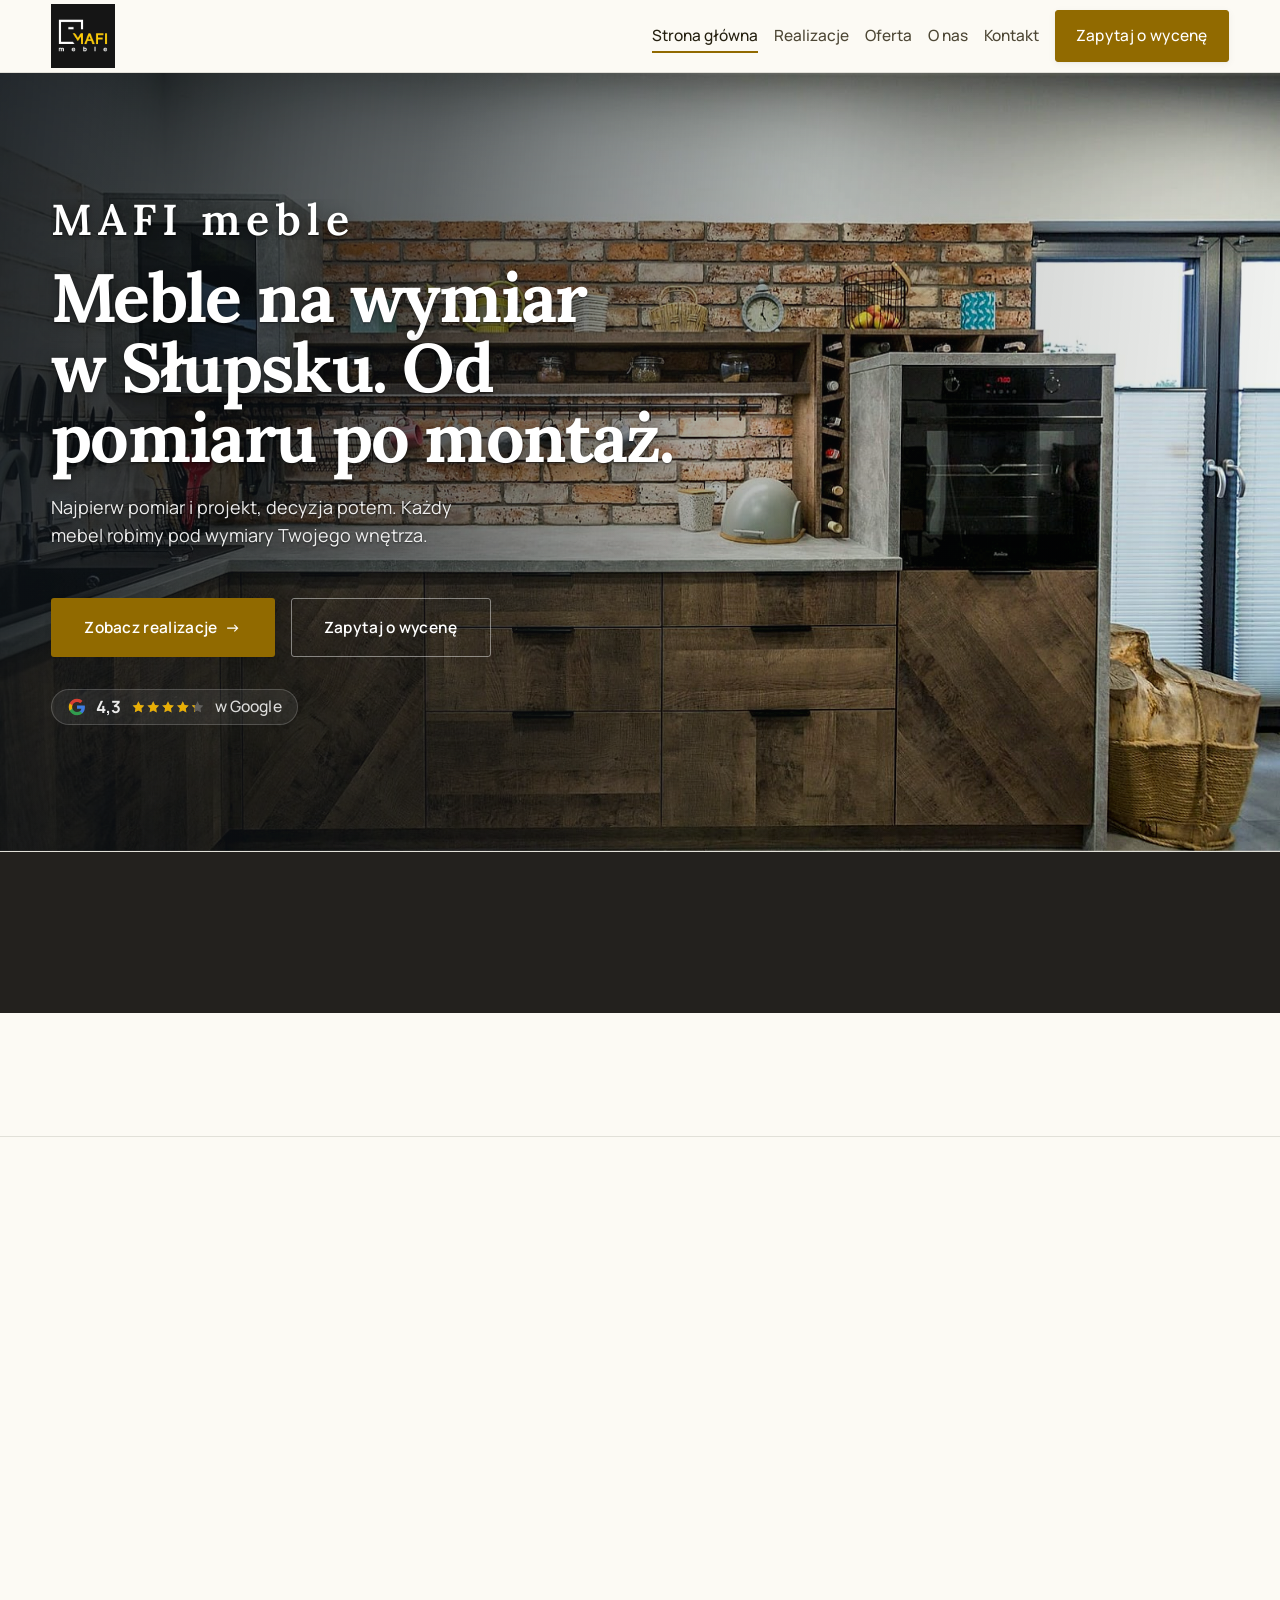
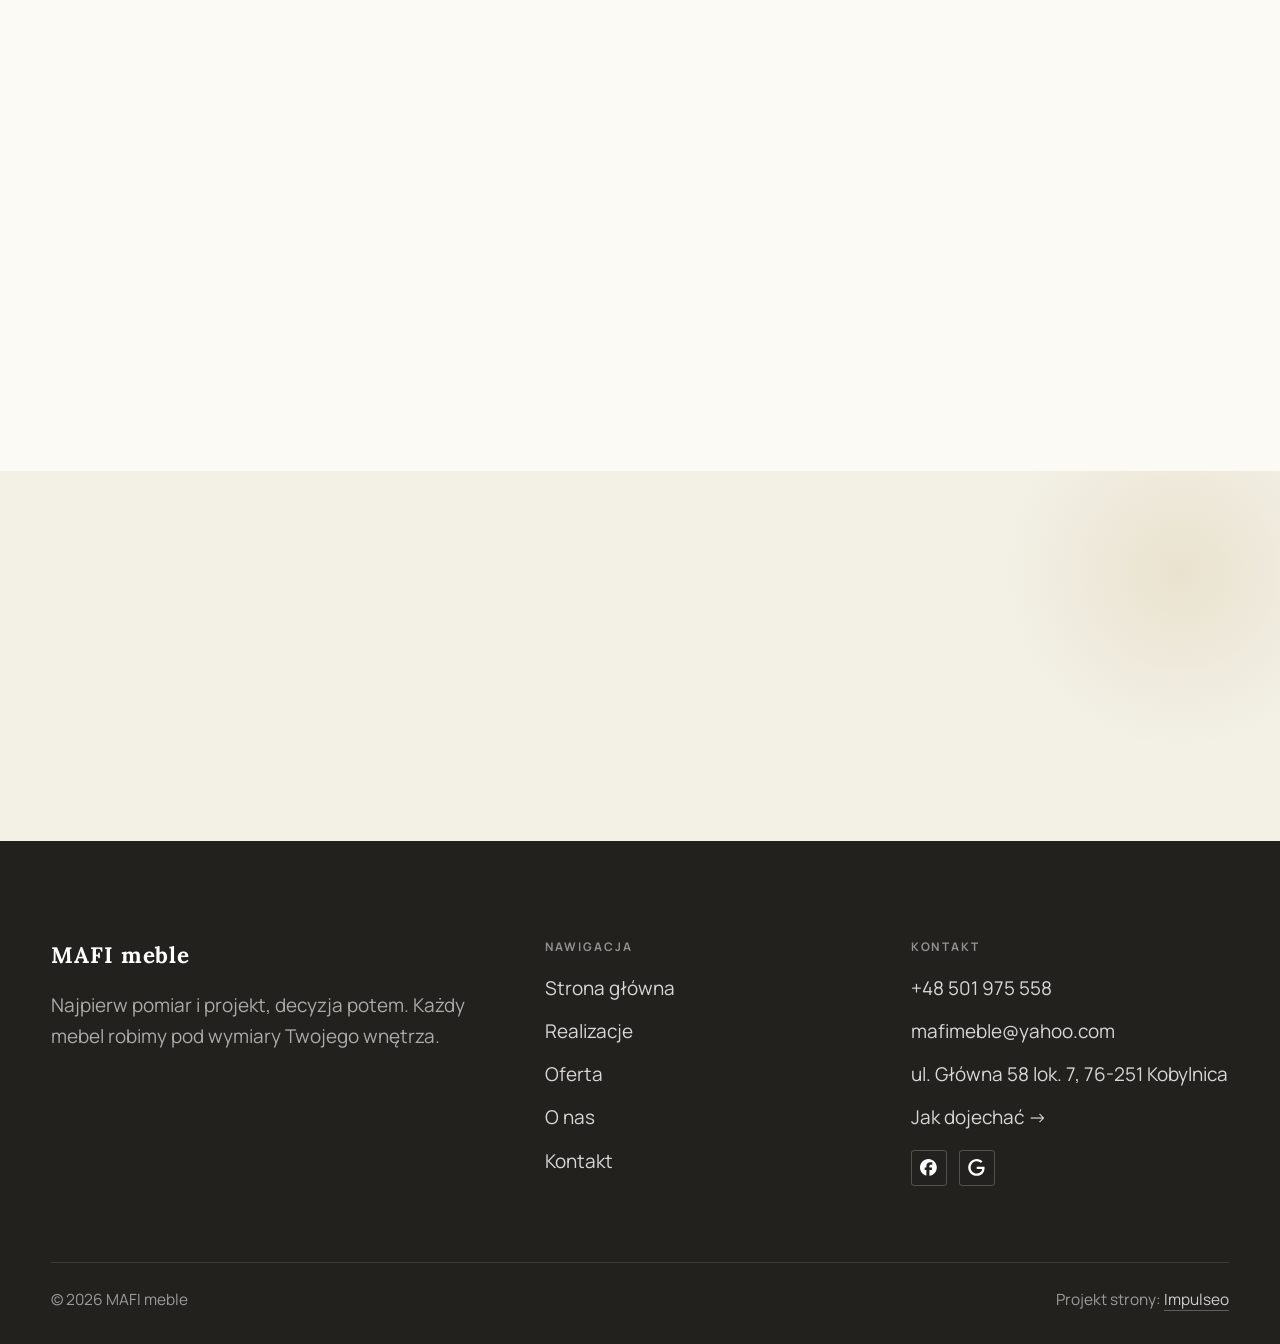
==== index.html @ b4ed3d9c "Strona demo: mafi-meble-meble-na-wymiar" ====
<!DOCTYPE html>
<html lang="pl">
<head>
<meta charset="UTF-8">
<meta name="viewport" content="width=device-width, initial-scale=1.0">
<title>MAFI meble - stolarstwo i meble na wymiar</title>
<meta name="description" content="Meble na wymiar w Słupsku: kuchnie, szafy i zabudowy pod Twoje wnętrze. Bezpłatny pomiar i projekt, jedna cena, montaż z gwarancją. Zadzwoń: +48 501 975 558.">
<link rel="canonical" href="https://kris20032.github.io/mafi-meble-meble-na-wymiar/">
<meta name="robots" content="noindex, nofollow">
<meta property="og:type" content="website">
<meta property="og:locale" content="pl_PL">
<meta property="og:site_name" content="MAFI meble">
<meta property="og:title" content="MAFI meble - stolarstwo i meble na wymiar">
<meta property="og:description" content="Meble na wymiar w Słupsku: kuchnie, szafy i zabudowy pod Twoje wnętrze. Bezpłatny pomiar i projekt, jedna cena, montaż z gwarancją. Zadzwoń: +48 501 975 558.">
<meta property="og:url" content="https://kris20032.github.io/mafi-meble-meble-na-wymiar/">
<meta property="og:image" content="https://kris20032.github.io/mafi-meble-meble-na-wymiar/img/og.jpg">
<meta property="og:image:width" content="1200">
<meta property="og:image:height" content="630">
<meta name="twitter:card" content="summary_large_image">
<script type="application/ld+json">{"@context": "https://schema.org", "@type": "HomeAndConstructionBusiness", "name": "MAFI meble", "url": "https://kris20032.github.io/mafi-meble-meble-na-wymiar/", "telephone": "+48501975558", "image": "https://kris20032.github.io/mafi-meble-meble-na-wymiar/img/og.jpg", "areaServed": "Słupsk", "sameAs": ["https://www.facebook.com/mafimeble/", "https://maps.google.com/?cid=5448054285447928381"]}</script>
<link rel="preconnect" href="https://fonts.googleapis.com">
<link rel="preconnect" href="https://fonts.gstatic.com" crossorigin>
<link href="https://fonts.googleapis.com/css2?family=Lora:wght@500;600;700&family=Manrope:wght@400;500;600&display=swap" rel="stylesheet">
<link rel="stylesheet" href="assets/styles.css?v=a4d86c31">
</head>
<body>

<header class="nav">
  <div class="wrap nav-inner">
    <a class="brand brand-has-logo" href="index.html"><img class="brand-logo" src="img/logo.jpg" alt="MAFI meble" width="720" height="720" decoding="async"></a>
    <nav class="nav-links">
      <a href="index.html" class="active" aria-current="page">Strona główna</a>
      <a href="realizacje.html">Realizacje</a>
      <a href="oferta.html">Oferta</a>
      <a href="o-nas.html">O nas</a>
      <a href="kontakt.html">Kontakt</a>
      <a href="kontakt.html" class="btn btn-accent">Zapytaj o wycenę</a>
    </nav>
    <button class="nav-toggle" aria-label="Menu"><span></span><span></span><span></span></button>
  </div>
</header>

<main>
<section class="hero-cine">
  <img src="img/hero.jpg" fetchpriority="high" data-rotate="img/g1.jpg|img/g2.jpg" alt="MAFI meble - Meble na wymiar w Słupsku. Od pomiaru po montaż. " width="1600" height="1067">
  <div class="wrap">
    <div class="hero-copy">
      <div class="brandmark bm-l"><span class="bm-line"><span>MAFI meble</span></span></div>
      <h1>Meble na wymiar w Słupsku. Od pomiaru po montaż. </h1>
      <p class="lead">Najpierw pomiar i projekt, decyzja potem. Każdy mebel robimy pod wymiary Twojego wnętrza.</p>
      <div class="hero-actions">
        <a href="realizacje.html" class="btn btn-accent">Zobacz realizacje <span class="arr">→</span></a>
        <a href="kontakt.html" class="btn btn-ghost btn-on-dark">Zapytaj o wycenę</a>
      </div>
      <div style="margin-top:var(--space-6);color:#fff;font-weight:600;letter-spacing:.02em;opacity:.92"><span class="g-badge"><svg class="gb-ico" viewBox="0 0 24 24" width="18" height="18" aria-hidden="true"><path fill="#4285F4" d="M22.56 12.25c0-.78-.07-1.53-.2-2.25H12v4.26h5.92c-.26 1.37-1.04 2.53-2.21 3.31v2.77h3.57c2.08-1.92 3.28-4.74 3.28-8.09z"/><path fill="#34A853" d="M12 23c2.97 0 5.46-.98 7.28-2.66l-3.57-2.77c-.98.66-2.23 1.06-3.71 1.06-2.86 0-5.29-1.93-6.16-4.53H2.18v2.84C3.99 20.53 7.7 23 12 23z"/><path fill="#FBBC05" d="M5.84 14.09c-.22-.66-.35-1.36-.35-2.09s.13-1.43.35-2.09V7.07H2.18C1.43 8.55 1 10.22 1 12s.43 3.45 1.18 4.93l2.85-2.22.81-.62z"/><path fill="#EA4335" d="M12 5.38c1.62 0 3.06.56 4.21 1.64l3.15-3.15C17.45 2.09 14.97 1 12 1 7.7 1 3.99 3.47 2.18 7.07l3.66 2.84c.87-2.6 3.3-4.53 6.16-4.53z"/></svg><b class="gb-ocena">4,3</b><svg class="gb-stars" viewBox="0 0 90 18" width="74" height="14.8" aria-hidden="true"><g fill="currentColor" opacity=".26"><path transform="translate(0,0)" d="M9 1.6l2.2 4.46 4.92.72-3.56 3.47.84 4.9L9 12.74l-4.4 2.31.84-4.9L1.88 6.68l4.92-.72L9 1.6Z"/><path transform="translate(18,0)" d="M9 1.6l2.2 4.46 4.92.72-3.56 3.47.84 4.9L9 12.74l-4.4 2.31.84-4.9L1.88 6.68l4.92-.72L9 1.6Z"/><path transform="translate(36,0)" d="M9 1.6l2.2 4.46 4.92.72-3.56 3.47.84 4.9L9 12.74l-4.4 2.31.84-4.9L1.88 6.68l4.92-.72L9 1.6Z"/><path transform="translate(54,0)" d="M9 1.6l2.2 4.46 4.92.72-3.56 3.47.84 4.9L9 12.74l-4.4 2.31.84-4.9L1.88 6.68l4.92-.72L9 1.6Z"/><path transform="translate(72,0)" d="M9 1.6l2.2 4.46 4.92.72-3.56 3.47.84 4.9L9 12.74l-4.4 2.31.84-4.9L1.88 6.68l4.92-.72L9 1.6Z"/></g><clipPath id="gs860"><rect x="0" y="0" width="77.4" height="18"/></clipPath><g fill="#FBBC04" clip-path="url(#gs860)"><path transform="translate(0,0)" d="M9 1.6l2.2 4.46 4.92.72-3.56 3.47.84 4.9L9 12.74l-4.4 2.31.84-4.9L1.88 6.68l4.92-.72L9 1.6Z"/><path transform="translate(18,0)" d="M9 1.6l2.2 4.46 4.92.72-3.56 3.47.84 4.9L9 12.74l-4.4 2.31.84-4.9L1.88 6.68l4.92-.72L9 1.6Z"/><path transform="translate(36,0)" d="M9 1.6l2.2 4.46 4.92.72-3.56 3.47.84 4.9L9 12.74l-4.4 2.31.84-4.9L1.88 6.68l4.92-.72L9 1.6Z"/><path transform="translate(54,0)" d="M9 1.6l2.2 4.46 4.92.72-3.56 3.47.84 4.9L9 12.74l-4.4 2.31.84-4.9L1.88 6.68l4.92-.72L9 1.6Z"/><path transform="translate(72,0)" d="M9 1.6l2.2 4.46 4.92.72-3.56 3.47.84 4.9L9 12.74l-4.4 2.31.84-4.9L1.88 6.68l4.92-.72L9 1.6Z"/></g></svg><span class="gb-txt">w Google</span></span></div>
    </div>
  </div>
</section>
<section class="strip n-5" style="padding-block:0">
  <div class="wrap">
    <div class="item reveal"><div class="k">4,3 na Google</div><div class="v"></div></div>
    <div class="item reveal"><div class="k">Bezpłatny pomiar i projekt</div><div class="v"></div></div>
    <div class="item reveal"><div class="k">Jedna cena za całość</div><div class="v"></div></div>
    <div class="item reveal"><div class="k">Od pomiaru po montaż</div><div class="v"></div></div>
    <div class="item reveal"><div class="k">Laureat Orłów Meblarstwa</div><div class="v"></div></div>
  </div>
</section>
<section class="opinie-mini" aria-label="Opinie klientów">
  <div class="wrap">
    <div class="om-row">
      <div class="om-item reveal"><blockquote>„Super jestem bardzo zadowolona mam kuchnie szytą na miarę pełen profesjonalizm, polecam.”</blockquote><span class="om-autor">Lidia Elwart</span></div>
      <div class="om-item reveal"><blockquote>„Pełen profesjonalizm.”</blockquote><span class="om-autor">Ewa Nadiak</span></div>
    </div>
  </div>
</section>
<section>
  <div class="wrap split">
    <div class="split-art reveal"><img src="img/g3.jpg" alt="MAFI meble - realizacja" loading="lazy" width="800" height="1200" decoding="async"></div>
    <div class="split-copy reveal">
      <span class="eyebrow">Jak pracujemy</span>
      <h2>O nas</h2>
      <p class="muted">Najwięcej czasu schodzi przy pomiarze i projekcie, bo tam rozstrzyga się cała robota. Krzywa ściana albo wnęka o dwóch szerokościach - to musi być w projekcie, zanim ruszy piła.</p>
      <p class="muted"></p>
      <a href="o-nas.html" class="btn btn-ghost">Poznaj nas <span class="arr">→</span></a>
    </div>
  </div>
</section>
<section class="gateways-band">
  <div class="wrap">
    <div class="gateways">
      <a href="oferta.html" class="gateway reveal"><img src="img/g5.jpg" alt="Kuchnie na wymiar" loading="lazy" width="1562" height="1030" decoding="async"><span class="g-ttl">Kuchnie na wymiar</span></a>
      <a href="oferta.html" class="gateway reveal"><img src="img/g10.jpg" alt="Szafy i garderoby" loading="lazy" width="800" height="1200" decoding="async"><span class="g-ttl">Szafy i garderoby</span></a>
      <a href="oferta.html" class="gateway reveal"><img src="img/g4.jpg" alt="Zabudowy wnęk i skosów" loading="lazy" width="1566" height="1036" decoding="async"><span class="g-ttl">Zabudowy wnęk i skosów</span></a>
    </div>
  </div>
</section>
<section class="stopklatka" aria-hidden="true">
  <div class="stk-bg" style="background-image:url(img/g7.jpg)"></div>
</section>
<section class="opinie">
  <div class="wrap">
    <div class="head center reveal">
      <span class="eyebrow">Opinie</span>
      <h2>Co mówią klienci</h2>
    </div>
    <p class="op-meta reveal"><span class="g-badge"><svg class="gb-ico" viewBox="0 0 24 24" width="18" height="18" aria-hidden="true"><path fill="#4285F4" d="M22.56 12.25c0-.78-.07-1.53-.2-2.25H12v4.26h5.92c-.26 1.37-1.04 2.53-2.21 3.31v2.77h3.57c2.08-1.92 3.28-4.74 3.28-8.09z"/><path fill="#34A853" d="M12 23c2.97 0 5.46-.98 7.28-2.66l-3.57-2.77c-.98.66-2.23 1.06-3.71 1.06-2.86 0-5.29-1.93-6.16-4.53H2.18v2.84C3.99 20.53 7.7 23 12 23z"/><path fill="#FBBC05" d="M5.84 14.09c-.22-.66-.35-1.36-.35-2.09s.13-1.43.35-2.09V7.07H2.18C1.43 8.55 1 10.22 1 12s.43 3.45 1.18 4.93l2.85-2.22.81-.62z"/><path fill="#EA4335" d="M12 5.38c1.62 0 3.06.56 4.21 1.64l3.15-3.15C17.45 2.09 14.97 1 12 1 7.7 1 3.99 3.47 2.18 7.07l3.66 2.84c.87-2.6 3.3-4.53 6.16-4.53z"/></svg><b class="gb-ocena">4,3</b><svg class="gb-stars" viewBox="0 0 90 18" width="74" height="14.8" aria-hidden="true"><g fill="currentColor" opacity=".26"><path transform="translate(0,0)" d="M9 1.6l2.2 4.46 4.92.72-3.56 3.47.84 4.9L9 12.74l-4.4 2.31.84-4.9L1.88 6.68l4.92-.72L9 1.6Z"/><path transform="translate(18,0)" d="M9 1.6l2.2 4.46 4.92.72-3.56 3.47.84 4.9L9 12.74l-4.4 2.31.84-4.9L1.88 6.68l4.92-.72L9 1.6Z"/><path transform="translate(36,0)" d="M9 1.6l2.2 4.46 4.92.72-3.56 3.47.84 4.9L9 12.74l-4.4 2.31.84-4.9L1.88 6.68l4.92-.72L9 1.6Z"/><path transform="translate(54,0)" d="M9 1.6l2.2 4.46 4.92.72-3.56 3.47.84 4.9L9 12.74l-4.4 2.31.84-4.9L1.88 6.68l4.92-.72L9 1.6Z"/><path transform="translate(72,0)" d="M9 1.6l2.2 4.46 4.92.72-3.56 3.47.84 4.9L9 12.74l-4.4 2.31.84-4.9L1.88 6.68l4.92-.72L9 1.6Z"/></g><clipPath id="gs860"><rect x="0" y="0" width="77.4" height="18"/></clipPath><g fill="#FBBC04" clip-path="url(#gs860)"><path transform="translate(0,0)" d="M9 1.6l2.2 4.46 4.92.72-3.56 3.47.84 4.9L9 12.74l-4.4 2.31.84-4.9L1.88 6.68l4.92-.72L9 1.6Z"/><path transform="translate(18,0)" d="M9 1.6l2.2 4.46 4.92.72-3.56 3.47.84 4.9L9 12.74l-4.4 2.31.84-4.9L1.88 6.68l4.92-.72L9 1.6Z"/><path transform="translate(36,0)" d="M9 1.6l2.2 4.46 4.92.72-3.56 3.47.84 4.9L9 12.74l-4.4 2.31.84-4.9L1.88 6.68l4.92-.72L9 1.6Z"/><path transform="translate(54,0)" d="M9 1.6l2.2 4.46 4.92.72-3.56 3.47.84 4.9L9 12.74l-4.4 2.31.84-4.9L1.88 6.68l4.92-.72L9 1.6Z"/><path transform="translate(72,0)" d="M9 1.6l2.2 4.46 4.92.72-3.56 3.47.84 4.9L9 12.74l-4.4 2.31.84-4.9L1.88 6.68l4.92-.72L9 1.6Z"/></g></svg><span class="gb-txt">w Google</span></span></p>
    <p class="op-meta reveal"><a class="op-google" href="https://maps.google.com/?cid=5448054285447928381" target="_blank" rel="noopener"><svg class="op-g-ico" viewBox="0 0 24 24" width="17" height="17" aria-hidden="true"><path fill="#4285F4" d="M22.56 12.25c0-.78-.07-1.53-.2-2.25H12v4.26h5.92c-.26 1.37-1.04 2.53-2.21 3.31v2.77h3.57c2.08-1.92 3.28-4.74 3.28-8.09z"/><path fill="#34A853" d="M12 23c2.97 0 5.46-.98 7.28-2.66l-3.57-2.77c-.98.66-2.23 1.06-3.71 1.06-2.86 0-5.29-1.93-6.16-4.53H2.18v2.84C3.99 20.53 7.7 23 12 23z"/><path fill="#FBBC05" d="M5.84 14.09c-.22-.66-.35-1.36-.35-2.09s.13-1.43.35-2.09V7.07H2.18C1.43 8.55 1 10.22 1 12s.43 3.45 1.18 4.93l2.85-2.22.81-.62z"/><path fill="#EA4335" d="M12 5.38c1.62 0 3.06.56 4.21 1.64l3.15-3.15C17.45 2.09 14.97 1 12 1 7.7 1 3.99 3.47 2.18 7.07l3.66 2.84c.87-2.6 3.3-4.53 6.16-4.53z"/></svg><span>Zobacz opinie w Google</span><span class="arr">→</span></a></p>
    <div class="opinie-grid">
      <figure class="op-card reveal"><span class="op-star"><svg class="ico-star" width="14" height="14" viewBox="0 0 24 24" style="vertical-align:-2px" aria-hidden="true"><path d="M12 2.8l2.85 5.8 6.4.93-4.63 4.5 1.1 6.37L12 17.4l-5.72 3 1.1-6.37-4.63-4.5 6.4-.93L12 2.8Z" fill="currentColor"/></svg><svg class="ico-star" width="14" height="14" viewBox="0 0 24 24" style="vertical-align:-2px" aria-hidden="true"><path d="M12 2.8l2.85 5.8 6.4.93-4.63 4.5 1.1 6.37L12 17.4l-5.72 3 1.1-6.37-4.63-4.5 6.4-.93L12 2.8Z" fill="currentColor"/></svg><svg class="ico-star" width="14" height="14" viewBox="0 0 24 24" style="vertical-align:-2px" aria-hidden="true"><path d="M12 2.8l2.85 5.8 6.4.93-4.63 4.5 1.1 6.37L12 17.4l-5.72 3 1.1-6.37-4.63-4.5 6.4-.93L12 2.8Z" fill="currentColor"/></svg><svg class="ico-star" width="14" height="14" viewBox="0 0 24 24" style="vertical-align:-2px" aria-hidden="true"><path d="M12 2.8l2.85 5.8 6.4.93-4.63 4.5 1.1 6.37L12 17.4l-5.72 3 1.1-6.37-4.63-4.5 6.4-.93L12 2.8Z" fill="currentColor"/></svg><svg class="ico-star" width="14" height="14" viewBox="0 0 24 24" style="vertical-align:-2px" aria-hidden="true"><path d="M12 2.8l2.85 5.8 6.4.93-4.63 4.5 1.1 6.37L12 17.4l-5.72 3 1.1-6.37-4.63-4.5 6.4-.93L12 2.8Z" fill="currentColor"/></svg></span><blockquote>Super jestem bardzo zadowolona mam kuchnie szytą na miarę pełen profesjonalizm, polecam.</blockquote><span class="op-autor">Lidia Elwart</span></figure>
      <figure class="op-card reveal"><span class="op-star"><svg class="ico-star" width="14" height="14" viewBox="0 0 24 24" style="vertical-align:-2px" aria-hidden="true"><path d="M12 2.8l2.85 5.8 6.4.93-4.63 4.5 1.1 6.37L12 17.4l-5.72 3 1.1-6.37-4.63-4.5 6.4-.93L12 2.8Z" fill="currentColor"/></svg><svg class="ico-star" width="14" height="14" viewBox="0 0 24 24" style="vertical-align:-2px" aria-hidden="true"><path d="M12 2.8l2.85 5.8 6.4.93-4.63 4.5 1.1 6.37L12 17.4l-5.72 3 1.1-6.37-4.63-4.5 6.4-.93L12 2.8Z" fill="currentColor"/></svg><svg class="ico-star" width="14" height="14" viewBox="0 0 24 24" style="vertical-align:-2px" aria-hidden="true"><path d="M12 2.8l2.85 5.8 6.4.93-4.63 4.5 1.1 6.37L12 17.4l-5.72 3 1.1-6.37-4.63-4.5 6.4-.93L12 2.8Z" fill="currentColor"/></svg><svg class="ico-star" width="14" height="14" viewBox="0 0 24 24" style="vertical-align:-2px" aria-hidden="true"><path d="M12 2.8l2.85 5.8 6.4.93-4.63 4.5 1.1 6.37L12 17.4l-5.72 3 1.1-6.37-4.63-4.5 6.4-.93L12 2.8Z" fill="currentColor"/></svg><svg class="ico-star" width="14" height="14" viewBox="0 0 24 24" style="vertical-align:-2px" aria-hidden="true"><path d="M12 2.8l2.85 5.8 6.4.93-4.63 4.5 1.1 6.37L12 17.4l-5.72 3 1.1-6.37-4.63-4.5 6.4-.93L12 2.8Z" fill="currentColor"/></svg></span><blockquote>Pełen profesjonalizm. Terminowość, dokładność, sumienność. Bardzo polecam.</blockquote><span class="op-autor">Ewa Nadiak</span></figure>
    </div>
  </div>
</section>
<section class="odznaki">
  <div class="wrap">
    <ul class="odz-row">
      <li class="odz reveal"><img src="img/odznaka-orly.png" alt="Orły Meblarstwa - laureat plebiscytu 2019-2026" loading="lazy" decoding="async" width="195" height="125"></li>
      <li class="odz reveal"><img src="img/odznaka-2026.png" alt="Orły Meblarstwa 2026 - laureat" loading="lazy" decoding="async" width="83" height="60"></li>
      <li class="odz reveal"><img src="img/odznaka-2025.png" alt="Orły Meblarstwa 2025 - srebrny medal" loading="lazy" decoding="async" width="83" height="60"></li>
      <li class="odz reveal"><img src="img/odznaka-2019.png" alt="Orły Meblarstwa 2019 - złoty medal" loading="lazy" decoding="async" width="83" height="60"></li>
    </ul>
  </div>
</section>
<section>
  <div class="wrap">
    <div class="head reveal">
      <span class="eyebrow">Realizacje</span>
      <h2>Meble, które już stoją</h2>
      <p>Zdjęcia z naszych montaży, w domach klientów - żadnych wizualizacji z katalogu. Tak te meble wyglądają na co dzień.</p>
    </div>
    <div class="gallery">
      <div class="tile t-two3 reveal"><img src="img/g8.jpg" alt="MAFI meble" loading="lazy" width="1640" height="1076" decoding="async"></div>
      <div class="tile t-third reveal"><img src="img/g9.jpg" alt="MAFI meble" loading="lazy" width="800" height="1200" decoding="async"></div>
      <div class="tile t-third reveal"><img src="img/g6.jpg" alt="MAFI meble" loading="lazy" width="1680" height="1338" decoding="async"></div>
      <div class="tile t-third reveal"><img src="img/g11.jpg" alt="MAFI meble" loading="lazy" width="892" height="1338" decoding="async"></div>
      <div class="tile t-third reveal"><img src="img/g12.jpg" alt="MAFI meble" loading="lazy" width="800" height="1200" decoding="async"></div>
    </div>
    <div style="margin-top:var(--space-7)" class="reveal"><a href="realizacje.html" class="btn btn-accent">Pełna galeria <span class="arr">→</span></a></div>
  </div>
</section>
<section class="cta">
  <div class="wrap">
    <div class="reveal">
      <span class="eyebrow">Współpraca</span>
      <h2>Zacznijmy od krótkiej rozmowy.</h2>
      <p>Jeden telefon wystarczy, żeby wiedzieć, na czym stoisz.</p>
    </div>
    <div class="cta-actions reveal">
      <a href="kontakt.html" class="btn btn-light">Zapytaj o wycenę <span class="arr">→</span></a>
      <a href="tel:+48501975558" class="btn btn-ghost btn-ghost-cta">+48 501 975 558</a>
    </div>
  </div>
</section>
</main>

<footer>
  <div class="wrap">
    <div class="foot-grid">
      <div class="foot-brand">
        <div class="name">MAFI meble</div>
        <p>Najpierw pomiar i projekt, decyzja potem. Każdy mebel robimy pod wymiary Twojego wnętrza.</p>
      </div>
      <div class="foot-col">
        <h4>Nawigacja</h4>
        <a href="index.html">Strona główna</a>
        <a href="realizacje.html">Realizacje</a>
        <a href="oferta.html">Oferta</a>
        <a href="o-nas.html">O nas</a>
        <a href="kontakt.html">Kontakt</a>
      </div>
      <div class="foot-col">
        <h4>Kontakt</h4>
        <a href="tel:+48501975558">+48 501 975 558</a>
        <a href="mailto:mafimeble@yahoo.com">mafimeble@yahoo.com</a>
        <p>ul. Główna 58 lok. 7, 76-251 Kobylnica</p>
        <a href="https://maps.google.com/?cid=5448054285447928381" target="_blank" rel="noopener">Jak dojechać →</a>
      <div class="foot-soc">
        <a class="soc" href="https://www.facebook.com/mafimeble/" target="_blank" rel="noopener" aria-label="Facebook - MAFI meble"><svg viewBox="0 0 24 24" aria-hidden="true" focusable="false"><path d="M9.101 23.691v-7.98H6.627v-3.667h2.474v-1.58c0-4.085 1.848-5.978 5.858-5.978.401 0 .955.042 1.468.103a8.68 8.68 0 0 1 1.141.195v3.325a8.623 8.623 0 0 0-.653-.036 26.805 26.805 0 0 0-.733-.009c-.707 0-1.259.096-1.675.309a1.686 1.686 0 0 0-.679.622c-.258.42-.374.995-.374 1.752v1.297h3.919l-.386 2.103-.287 1.564h-3.246v8.245C19.396 23.238 24 18.179 24 12.044c0-6.627-5.373-12-12-12s-12 5.373-12 12c0 5.628 3.874 10.35 9.101 11.647Z" fill="currentColor"/></svg></a>
        <a class="soc" href="https://maps.google.com/?cid=5448054285447928381" target="_blank" rel="noopener" aria-label="Google - MAFI meble"><svg viewBox="0 0 24 24" aria-hidden="true" focusable="false"><path d="M12.48 10.92v3.28h7.84c-.24 1.84-.853 3.187-1.787 4.133-1.147 1.147-2.933 2.4-6.053 2.4-4.827 0-8.6-3.893-8.6-8.72s3.773-8.72 8.6-8.72c2.6 0 4.507 1.027 5.907 2.347l2.307-2.307C18.747 1.44 16.133 0 12.48 0 5.867 0 .307 5.387.307 12s5.56 12 12.173 12c3.573 0 6.267-1.173 8.373-3.36 2.16-2.16 2.84-5.213 2.84-7.667 0-.76-.053-1.467-.173-2.053H12.48z" fill="currentColor"/></svg></a>
      </div>
      </div>
    </div>
    <div class="foot-bot">
      <span>© 2026 MAFI meble</span>
      <span>Projekt strony: <a class="foot-credit" href="https://impulseo.pl" target="_blank" rel="noopener">Impulseo</a></span>
    </div>
  </div>
</footer>
<div class="sticky-reserve"><a class="sr-book" href="kontakt.html">Zapytaj o wycenę</a><a class="sr-call" href="tel:+48501975558" aria-label="Zadzwoń"><svg class="ico-tel" width="16" height="16" viewBox="0 0 24 24" fill="none" aria-hidden="true"><path d="M6.6 10.8a15.5 15.5 0 0 0 6.6 6.6l2.2-2.2a1 1 0 0 1 1-.24 11.4 11.4 0 0 0 3.6.58 1 1 0 0 1 1 1V20a1 1 0 0 1-1 1A17 17 0 0 1 3 4a1 1 0 0 1 1-1h3.5a1 1 0 0 1 1 1c0 1.25.2 2.46.58 3.6a1 1 0 0 1-.25 1l-2.23 2.2Z" fill="currentColor"/></svg></a></div>
<div class="demo-wazne" data-do="2026-10-05" data-cykl="3" hidden><svg class="dw-ico" width="13" height="13" viewBox="0 0 24 24" fill="none" aria-hidden="true"><circle cx="12" cy="12" r="8.6" stroke="currentColor" stroke-width="1.8"/><path d="M12 7.2V12l3.3 2" stroke="currentColor" stroke-width="1.8" stroke-linecap="round"/></svg><span class="dw-txt"></span></div>

<script src="assets/main.js"></script>
</body>
</html>
---- assets/styles.css ----
/* ============================================================
   STOLBASZ — premium, architektoniczny B2B fit-out
   Jasna paleta, zero brązu. System wg premium-web-craft.
   Projekt strony: Impulseo (impulseo.pl)
   ============================================================ */

:root{
  /* PALETA — jasna, architektoniczna, chłodna */
  --paper:#F3F1EC;          /* główne tło */
  --paper-2:#E6E3DB;        /* sekcje alternatywne (chłodny jasny szary) */
  --paper-3:#E6E3DB;        /* delikatne wypełnienia */
  --ink:#23211E;            /* tekst główny — chłodny grafit */
  --ink-soft:#43403A;       /* nagłówki drugorzędne */
  --muted:#87837A;          /* tekst poboczny */
  --line:rgba(35,33,30,.12);/* hairline */
  --accent:#8A6B3C;         /* stonowany petrol-slate — jedyny akcent */
  --accent-d:#6E5430;
  --accent-soft:rgba(138,107,60,.10);
  --dark:#23211E;           /* sekcje ciemne (stopka/CTA) */

  /* HOVER ZDJĘĆ — JEDEN standard dla całego silnika (decyzja K. 04.08.2026, artefakt z wariantami).
     AKTUALNE (K.+Szymon 09.08.2026, wybór z artefaktu 6 wariantów): zoom 1.05 przy 1.4s -
     przy tak długim czasie mocniejszy kadr NIE skacze, tylko „oddycha". Poprzedni standard
     (1.02 / .55s z 04.08) odbierany jako dynamiczny i szybki.
     Spoczynek lekko przygaszony, ale TYLKO tam, gdzie jest mysz (@media hover:hover) —
     na telefonie zdjęcia zostają w pełnej jasności. */
  --img-zoom:1.05;                   /* K.+Szymon 09.08: wariant F z artefaktu porównawczego */
  --img-rest:brightness(.95) saturate(.99);
  --img-hot:brightness(1.06) saturate(1.05);
  --img-dur:1.4s;                    /* K.+Szymon 09.08 (wariant F): powoli = elegancko */
  --img-ease:cubic-bezier(.16,.84,.44,1);  /* miękki ogon, efekt „oddychania" */

  /* ODSTĘPY — skala 4/8 */
  --space-1:4px; --space-2:8px; --space-3:12px; --space-4:16px; --space-5:24px;
  --space-6:32px; --space-7:48px; --space-8:64px; --space-9:96px; --space-10:128px;

  /* TYPOGRAFIA — fluid clamp() (skala podbita 16.07.2026: większe, czytelniejsze litery — uwaga Adama) */
  --text-sm:clamp(.9rem,.87rem + .12vw,1rem);
  --text-base:clamp(1.08rem,1.04rem + .18vw,1.2rem);
  --text-lg:clamp(1.24rem,1.15rem + .34vw,1.44rem);
  --text-h3:clamp(1.34rem,1.22rem + .55vw,1.66rem);
  --text-h2:clamp(2.1rem,1.66rem + 2.1vw,3.1rem);
  --text-h1:clamp(2.9rem,2.1rem + 4vw,5.1rem);

  /* PROMIENIE — architektoniczne, raczej ostre */
  --r-sm:3px; --r-md:6px; --r-lg:10px;

  /* RUCH */
  --ease:cubic-bezier(.25,.46,.45,.94); --dur:.24s;

  /* CIENIE — miękkie, warstwowe */
  --sh-sm:0 1px 2px rgba(16,24,32,.04), 0 2px 8px rgba(16,24,32,.05);
  --sh-md:0 2px 6px rgba(16,24,32,.05), 0 12px 28px -8px rgba(16,24,32,.12);
  --sh-lg:0 6px 14px rgba(16,24,32,.07), 0 26px 56px -18px rgba(16,24,32,.22);

  --hairline:1px solid var(--line);

  --font-display:'Lora',serif;
  --font-body:'Manrope',sans-serif;
}

*{box-sizing:border-box;margin:0;padding:0}
html{scroll-behavior:smooth}
body{
  font-family:var(--font-body);
  font-size:var(--text-base);
  line-height:1.65;
  color:var(--ink);
  background:var(--paper);
  -webkit-font-smoothing:antialiased;
  text-rendering:optimizeLegibility;
}
img{max-width:100%;height:auto;display:block}  /* height:auto = width/height z atrybutów trzyma proporcje (TOP#12) */
a{color:inherit;text-decoration:none}

.wrap{width:min(92%,1180px);margin-inline:auto}
section{padding-block:clamp(52px,6.5vw,96px)}

h1,h2,h3{font-family:var(--font-display);font-weight:700;line-height:1.08;letter-spacing:-.02em;color:var(--ink)}
h1{font-size:var(--text-h1);letter-spacing:-.035em}
h2{font-size:var(--text-h2);letter-spacing:-.025em}
h3{font-size:var(--text-h3)}
/* MIARA — długość wiersza. WCAG 2.2 SC 1.4.8: max 80 znaków; Butterick: 45–90.
   68ch daje realnie 72–78 znaków polskiego tekstu, czyli z zapasem pod granicą.
   Wcześniej limit miał TYLKO <p> — <li>, <blockquote> i <dd> nie miały żadnego,
   i to jedyny powód, dla którego 23 bloki na dwóch oddanych stronach jadą po
   83–106 znaków w wierszu (pomiar 07.08.2026, bramka `miara`).
   ⚠️ Listy i definicje ograniczamy TYLKO bez klasy: `ul`/`ol` z klasą to u nas
   układ (siatki kafli, menu), a nie tekst ciągły — tam miarę wyznacza układ. */
/* 60ch, nie 68ch (K. 10.08): po zmianie fontów na węższe kroje (DM Sans i spółka)
   w 68ch mieściło się ~90 znaków - bramka pikselowa słusznie zgłaszała przekroczenie
   granicy 80. Pomiar na żywej przeglądarce: 60ch = 90 znaków, 53ch = ~78 znaków, czyli normę WCAG 1.4.8. */
:root{ --miara:53ch }
p{max-width:min(100%,var(--miara))}
blockquote,
ul:not([class])>li, ol:not([class])>li,
dl:not([class])>dd{max-width:min(100%,var(--miara))}

/* ⚠️ Świadomie BEZ wyjątku `.tile p,.card p,.svc p{max-width:none}`, choć nasuwa się sam:
   te akapity BYŁY już ograniczone (stare `p{max-width:65ch}`), więc „wyjątek" nie odblokowałby
   niczego nowego — tylko ROZLUŹNIŁ stan sprzed zmiany na wszystkich demach naraz.
   `figcaption` żadna z reguł wyżej nie dotyczy, więc też nie potrzebuje zwolnienia. */

/* ŁAMANIE. `balance` wyrównuje długości wierszy w nagłówku, `pretty` pilnuje ostatniego
   wiersza akapitu, żeby nie został w nim jeden wyraz. Obsługiwane od Chrome 117 /
   Safari 17.5; starsze przeglądarki po prostu ignorują tę własność.
   `text-wrap:pretty` nie występowało dotąd ANI RAZ w silniku ani w repo klientów. */
h1,h2,h3,.lead,.lede{text-wrap:balance}
p,li,blockquote,dd{text-wrap:pretty}

.eyebrow{
  font-family:var(--font-body);
  font-size:var(--text-sm);
  font-weight:600;
  letter-spacing:.18em;
  text-transform:uppercase;
  color:var(--accent);
  display:inline-flex;align-items:center;gap:var(--space-3);
}
/* flex:none + margin-top = kreska trzyma się PIERWSZEJ linii. Wcześniej align-items:center
   centrowało ją względem całego bloku i przy zawinięciu (długi kicker typu
   „…WNĘTRZ · LESZNO · OD 2019") druga linia lądowała z brzydkim wcięciem. */
.eyebrow{align-items:flex-start}
.eyebrow>*,.eyebrow{text-wrap:balance}   /* dlugi kicker lamal sie na sierote typu samo „2019" w drugiej linii */
.eyebrow::before{content:"";width:28px;height:1px;background:var(--accent);display:inline-block;flex:none;margin-top:.62em}

.muted{color:var(--muted)}
.lead{font-size:var(--text-lg);line-height:1.55;color:var(--ink-soft);max-width:50ch}

/* ---------- BUTTONS ---------- */
.btn{
  display:inline-flex;align-items:center;gap:var(--space-2);
  font-weight:600;font-size:var(--text-sm);letter-spacing:.02em;
  padding:var(--space-4) var(--space-6);
  border-radius:var(--r-sm);
  transition:transform var(--dur) var(--ease),box-shadow var(--dur) var(--ease),background var(--dur) var(--ease);
  cursor:pointer;border:1px solid transparent;
}
.btn-accent{background:var(--accent);color:#fff;box-shadow:var(--sh-sm)}
.btn-accent:hover{background:var(--accent-d);transform:translateY(-2px);box-shadow:var(--sh-md)}
.btn-accent:active{transform:translateY(0);box-shadow:var(--sh-sm)}
.btn-ghost{background:transparent;color:var(--ink);border-color:var(--line)}
.btn-ghost:hover{border-color:var(--accent);color:var(--accent);transform:translateY(-2px)}
.btn-light{background:#fff;color:var(--ink);box-shadow:var(--sh-sm)}
.btn-light:hover{transform:translateY(-2px);box-shadow:var(--sh-md)}
.btn .arr{transition:transform var(--dur) var(--ease)}
.btn:hover .arr{transform:translateX(4px)}

/* ---------- NAV ---------- */
.nav{
  position:sticky;top:0;z-index:50;
  background:color-mix(in srgb,var(--paper) 88%,transparent);
  backdrop-filter:saturate(140%) blur(10px);
  border-bottom:var(--hairline);
}
.nav-inner{display:flex;align-items:center;justify-content:space-between;gap:var(--space-5);height:72px}
/* ANTY-NACHODZENIE (K. 05.08.2026): długa nazwa firmy + przycisk z pełnym numerem nie mieściły się w pasku
   i flex ściskał linki PONIŻEJ ich treści - "Kontakt" wchodził na ramkę "Zadzwoń +48 ...". Teraz ustępuje
   nazwa marki (skrót wielokropkiem), a menu i przycisk nigdy się nie kurczą ani nie zachodzą na siebie. */
.brand{display:flex;flex-direction:column;line-height:1;min-width:0;flex:0 1 auto}
.brand .name{font-family:var(--font-display);font-weight:800;font-size:1.35rem;letter-spacing:.04em;white-space:nowrap;overflow:hidden;text-overflow:ellipsis}
.brand .sub{font-size:.62rem;letter-spacing:.34em;text-transform:uppercase;color:var(--muted);margin-top:5px;white-space:nowrap;overflow:hidden;text-overflow:ellipsis}
.nav-links{display:flex;align-items:center;gap:var(--space-6);flex:0 0 auto}
.nav-links a{font-size:var(--text-sm);font-weight:500;color:var(--ink-soft);position:relative;padding-block:4px;white-space:nowrap;transition:color var(--dur) var(--ease)}
.nav-links a::after{content:"";position:absolute;left:0;bottom:0;width:0;height:1.5px;background:var(--accent);transition:width var(--dur) var(--ease)}
.nav-links a:hover,.nav-links a.active{color:var(--ink)}
.nav-links a:hover::after,.nav-links a.active::after{width:100%}
.nav-links .btn{padding:var(--space-2) var(--space-5)}
/* przyciski w nav: właściwy kolor (przebij .nav-links a) + bez podkreślenia */
.nav-links a.btn-accent{color:#fff}
.nav-links a.btn-ghost,.nav-links a.btn-light{color:var(--ink)}
/* CTA w pasku: NIE podkreślenie spod linków menu, ale ten sam przelatujący błysk,
   co na wszystkich innych przyciskach (zgłoszenie K. 13.08.2026 - „na hero jest efekt
   światła przechodzącego przez przycisk, na navbarze go nie ma, a mają być identyczne").
   Reguła `.nav-links a::after` jest silniejsza od `.btn::after`, więc trzeba jej
   geometrię wyzerować i wpisać połysk z nazwy - samo `display:none` gasiło efekt. */
.nav-links a.btn::after{
  display:block;content:"";position:absolute;inset:0;z-index:-1;pointer-events:none;
  width:auto;height:auto;border-radius:inherit;   /* kasuje geometrię podkreślenia (width:0;height:1.5px) */
  background:linear-gradient(100deg,transparent 32%,rgba(255,255,255,.20) 50%,transparent 68%);
  translate:-120% 0}
@media (prefers-reduced-motion:no-preference){
  .nav-links a.btn:hover::after{translate:120% 0;transition:translate .75s var(--mt-ease,cubic-bezier(.16,.84,.44,1))}
}
.nav-toggle{display:none;background:none;border:none;cursor:pointer;flex-direction:column;gap:5px;padding:8px}
.nav-toggle span{width:24px;height:2px;background:var(--ink);transition:var(--dur)}
/* Ciasny zakres MIĘDZY menu mobilnym a pełnym pulpitem: zbijamy odstępy i nazwę marki,
   żeby wszystko zmieściło się naturalnie, zanim w ogóle dojdzie do skracania wielokropkiem. */
@media(max-width:1280px) and (min-width:921px){
  .nav-links{gap:var(--space-4)}
  .nav-links .btn{padding:var(--space-2) var(--space-4)}
  .brand .name{font-size:1.15rem}
}

/* ---------- HERO (split) ---------- */
.hero{position:relative;overflow:hidden;border-bottom:var(--hairline)}
.hero-grid{display:grid;grid-template-columns:1.05fr .95fr;gap:clamp(24px,4vw,60px);align-items:center;
  padding-block:clamp(36px,4.5vw,64px)}
.hero-copy .eyebrow{margin-bottom:var(--space-5)}
.hero-copy h1{margin-bottom:var(--space-5)}
.hero-copy .lead{margin-bottom:var(--space-7)}
.hero-actions{display:flex;flex-wrap:wrap;gap:var(--space-4)}
.hero-art{position:relative;aspect-ratio:4/3;border-radius:var(--r-lg);overflow:hidden;box-shadow:var(--sh-lg)}
.hero-art img{width:100%;height:100%;object-fit:cover}
.hero-art::after{content:"";position:absolute;inset:0;background:linear-gradient(180deg,transparent 55%,rgba(18,24,28,.28))}
.hero-badge{position:absolute;left:var(--space-5);bottom:var(--space-5);z-index:2;
  background:rgba(252,252,251,.94);backdrop-filter:blur(4px);
  border-radius:var(--r-md);padding:var(--space-4) var(--space-5);box-shadow:var(--sh-md);max-width:78%}
.hero-badge strong{display:block;font-family:var(--font-display);font-size:1rem;letter-spacing:-.01em}
.hero-badge span{font-size:var(--text-sm);color:var(--muted)}

/* ---------- HERO duży / kinowy (strona główna) ---------- */
.hero-cine{position:relative;min-height:clamp(560px,82vh,840px);min-height:clamp(560px,82svh,840px);display:flex;align-items:center;overflow:hidden;border-bottom:var(--hairline)}
.hero-cine>img{position:absolute;inset:0;width:100%;height:100%;object-fit:cover;z-index:0}
.hero-cine::after{content:"";position:absolute;inset:0;z-index:1;
  background:linear-gradient(95deg,rgba(13,18,23,.86) 0%,rgba(13,18,23,.64) 32%,rgba(13,18,23,.24) 62%,rgba(13,18,23,.04) 100%)}
.hero-cine .wrap{position:relative;z-index:2;padding-block:var(--space-8)}
.hero-cine .hero-copy{max-width:660px}
.hero-cine .eyebrow{color:#fff;margin-bottom:var(--space-5)}
.hero-cine .eyebrow::before{background:#fff}
.hero-cine h1{color:#fff;margin-bottom:var(--space-5);font-size:clamp(2.9rem,2rem + 4.4vw,5.2rem);text-wrap:balance}
.hero-cine .lead{color:rgba(255,255,255,.92);max-width:48ch;margin-bottom:var(--space-7)}
.hero-cine .hero-actions{display:flex;flex-wrap:wrap;gap:var(--space-4)}
/* NISKIE OKNO (laptop z dokiem i paskami przeglądarki ma ~700-780 px wysokości widoku):
   H1 do 5.2rem + długi lead nie mieściły się i przyciski wypadały POD krawędź ekranu -
   klient widział stronę bez ani jednego CTA. Skalujemy w dół, zamiast przycinać treść. */
@media(min-width:821px) and (max-height:820px){
  .hero-cine{min-height:clamp(520px,94svh,780px)}
  .hero-cine .wrap{padding-block:var(--space-6)}
  .hero-cine h1{font-size:clamp(2.2rem,1.5rem + 2.6vw,3.6rem);margin-bottom:var(--space-4)}
  .hero-cine .eyebrow{margin-bottom:var(--space-4)}
  .hero-cine .lead{margin-bottom:var(--space-5);max-width:44ch}
}
@media(max-width:680px){
  .hero-cine{min-height:clamp(520px,76vh,640px);min-height:clamp(520px,76svh,640px);align-items:flex-end}
  .hero-cine::after{background:linear-gradient(0deg,rgba(13,18,23,.9) 6%,rgba(13,18,23,.45) 55%,rgba(13,18,23,.25) 100%)}
  .hero-cine .wrap{padding-bottom:var(--space-9)}
  /* TELEFON (~90% oglądających): lead potrafił zająć 8 linii i zepchnąć CTA poza pierwszy ekran.
     Zwężamy interlinię i skalę - treści nie ucinamy, bo to ona sprzedaje. */
  .hero-cine .lead{font-size:.98rem;line-height:1.5;margin-bottom:var(--space-5)}
  .hero-cine .eyebrow{font-size:.72rem;letter-spacing:.13em;margin-bottom:var(--space-4)}
  .hero-cine .eyebrow::before{width:20px}
  .hero-cine h1{margin-bottom:var(--space-4)}
}

/* full-bleed hero variant (podstrony) */
.pagehead{position:relative;min-height:46vh;min-height:46svh;display:flex;align-items:flex-end;overflow:hidden;border-bottom:var(--hairline)}
.pagehead img{position:absolute;inset:0;width:100%;height:100%;object-fit:cover}
/* 10.08.2026 (decyzja K.): mocniejsze przyciemnienie + cień pod tekstem. Bramka mierzyła na
   nagłówkach podstron 3,38-3,43:1 przy wymaganych 4,5 — jasne zdjęcie (hala, śnieg, niebo)
   podchodziło pod biały tekst. Zdjęcia klientów są różne, więc kontrast musi dawać WARSTWA,
   a nie szczęśliwy dobór kadru. */
.pagehead::after{content:"";position:absolute;inset:0;background:linear-gradient(180deg,rgba(18,24,28,.40),rgba(18,24,28,.76))}
.pagehead .wrap{position:relative;z-index:2;padding-block:var(--space-9);color:#fff}
.pagehead h1{color:#fff;max-width:18ch;text-shadow:0 2px 16px rgba(0,0,0,.55)}
.pagehead .eyebrow{color:#fff}
.pagehead .eyebrow::before{background:#fff}
.pagehead p{color:rgba(255,255,255,.92);margin-top:var(--space-4);max-width:54ch;text-shadow:0 1px 12px rgba(0,0,0,.5)}

/* ---------- STRIP (pasek skrótów / liczby) ---------- */
.strip{background:var(--dark);color:#fff}
/* PASEK HASEŁ — standard 04.08.2026 (decyzja K.): 5 haseł w JEDNYM rzędzie, tekst WYŚRODKOWANY,
   węższe marginesy boczne niż reszta strony (pasek ma iść szerzej), równe wysokości kolumn. */
.strip .wrap{width:min(96%,1440px);display:grid;grid-template-columns:repeat(5,1fr);
  gap:var(--space-5);padding-block:var(--space-7);align-items:stretch}
.strip .item .k{font-family:var(--font-display);font-size:clamp(1.05rem,.82rem + .85vw,1.55rem);
  font-weight:800;letter-spacing:-.02em;color:#fff;line-height:1.18;text-wrap:balance}
.strip .item .v{font-size:var(--text-sm);color:rgba(255,255,255,.66);margin-top:var(--space-2);line-height:1.4}
.strip .item{border-left:2px solid var(--accent);padding-inline:var(--space-4);
  text-align:center;display:flex;flex-direction:column;justify-content:center}
/* liczba kolumn = liczba haseł, żeby ostatnie nie zostawało samo w drugim rzędzie.
   Klasę n-N nadaje multipage.py; domyślnie (bez klasy) pasek jest 5-kolumnowy. */
.strip.n-2 .wrap{grid-template-columns:repeat(2,1fr)}
.strip.n-3 .wrap{grid-template-columns:repeat(3,1fr)}
.strip.n-4 .wrap{grid-template-columns:repeat(4,1fr);gap:var(--space-6)}
.strip.n-4 .item .k{font-size:clamp(1.3rem,1rem + 1.1vw,2rem)}
.strip.n-6 .wrap{grid-template-columns:repeat(6,1fr);gap:var(--space-4)}
.strip.n-6 .item .k{font-size:clamp(.98rem,.8rem + .7vw,1.35rem)}
/* równe łamanie: zamiast "długa linia + jedno słowo" obie linie zbliżonej długości */
.strip .item .k{text-wrap:balance}

/* ---------- SECTION HEAD ---------- */
.head{max-width:48rem;margin-bottom:var(--space-8)}
.head.center{margin-inline:auto;text-align:center}
.head .eyebrow{margin-bottom:var(--space-4)}
.head h2{margin-bottom:var(--space-4)}
.head p{color:var(--muted);font-size:var(--text-lg);line-height:1.55}
.head.center p{margin-inline:auto}

/* ---------- INTRO SPLIT ---------- */
.split{display:grid;grid-template-columns:.92fr 1.08fr;gap:clamp(28px,5vw,80px);align-items:center}
.split.rev{grid-template-columns:1.08fr .92fr}
.split.rev .split-art{order:-1}
.split-art{position:relative;aspect-ratio:5/4;border-radius:var(--r-lg);overflow:hidden;box-shadow:var(--sh-lg)}
.split-art img{width:100%;height:100%;object-fit:cover}
.split-copy h2{margin-bottom:var(--space-5)}
.split-copy p+p{margin-top:var(--space-4)}
.split-copy .btn{margin-top:var(--space-6)}

/* ---------- SERVICES (zakres) ---------- */
.svc-grid{display:grid;grid-template-columns:repeat(auto-fit,minmax(280px,1fr));gap:var(--space-5)}
.svc{background:#fff;border:var(--hairline);border-radius:var(--r-md);padding:var(--space-7) var(--space-6);
  transition:transform var(--dur) var(--ease),box-shadow var(--dur) var(--ease),border-color var(--dur) var(--ease);
  position:relative;overflow:hidden}
.svc::before{content:"";position:absolute;left:0;top:0;width:3px;height:0;background:var(--accent);transition:height var(--dur) var(--ease)}
.svc:hover{transform:translateY(-4px);box-shadow:var(--sh-md);border-color:transparent}
.svc:hover::before{height:100%}
.svc .ic{font-family:var(--font-display);font-size:.8rem;font-weight:700;letter-spacing:.12em;color:var(--accent);margin-bottom:var(--space-4)}
.svc h3{margin-bottom:var(--space-3);font-size:1.22rem}
.svc p{color:var(--muted);font-size:var(--text-base);line-height:1.6}

/* big detailed service rows */
.svc-row{display:grid;grid-template-columns:.8fr 1.2fr;gap:clamp(20px,4vw,60px);align-items:center;padding-block:var(--space-8)}
.svc-row+.svc-row{border-top:var(--hairline)}
.svc-row.rev{grid-template-columns:1.2fr .8fr}
/* Naprzemienny układ wierszy oferty: co drugi wiersz ma zdjęcie po PRAWEJ.
   Było `order:-1` — martwy kod, bo zdjęcie i tak jest pierwszym dzieckiem w HTML,
   więc wszystkie wiersze wyglądały identycznie (zdjęcie zawsze z lewej), a `rev`
   zmieniało tylko szerokość kolumn. Znalezione 29.07.2026 przy różnicowaniu kierunków
   animacji (pomiar pozycji: art.mid 390/502 przy row.mid 756 — zawsze lewa strona). */
.svc-row.rev .svc-row-art{order:2}
.svc-row-art{aspect-ratio:4/3;border-radius:var(--r-md);overflow:hidden;box-shadow:var(--sh-md)}
.svc-row-art img{width:100%;height:100%;object-fit:cover}
.svc-row h3{font-size:1.5rem;margin-bottom:var(--space-4)}
.svc-row .num{font-family:var(--font-display);font-size:.85rem;font-weight:700;letter-spacing:.14em;color:var(--accent);display:block;margin-bottom:var(--space-3)}
.svc-row ul{list-style:none;margin-top:var(--space-4);display:flex;flex-direction:column;gap:var(--space-2)}
.svc-row li{position:relative;padding-left:var(--space-5);color:var(--muted);font-size:var(--text-base)}
.svc-row li::before{content:"";position:absolute;left:0;top:.62em;width:8px;height:1px;background:var(--accent)}

/* ---------- GALLERY (realizacje) ---------- */
.gallery{display:grid;grid-template-columns:repeat(12,1fr);gap:var(--space-4);grid-auto-rows:200px}
/* GALERIA MASONRY — pionowe zdjęcia (portrety beauty/wellness) bez przycinania: kolumny, height auto */
.gallery-masonry{column-count:3;column-gap:var(--space-4)}
@media(max-width:900px){.gallery-masonry{column-count:2}}
@media(max-width:560px){.gallery-masonry{column-count:1}}
.gallery-masonry .m-tile{break-inside:avoid;margin:0 0 var(--space-4);padding:0;position:relative;overflow:hidden;border-radius:var(--r-md);border:1px solid var(--line)}
.gallery-masonry .m-tile img{width:100%;height:auto;display:block}
.gallery-masonry .m-tile .cap{position:absolute;left:0;right:0;bottom:0;padding:var(--space-4);color:#fff;background:linear-gradient(0deg,rgba(0,0,0,.55),transparent);font-size:var(--text-sm)}
.gallery-masonry .m-tile .cap small{display:block;font-weight:400;opacity:.78;letter-spacing:.04em;text-transform:uppercase;font-size:.66rem;margin-top:3px}
.tile{position:relative;overflow:hidden;border-radius:var(--r-md);box-shadow:var(--sh-sm);
  transition:transform var(--dur) var(--ease),box-shadow var(--dur) var(--ease)}
.tile img{width:100%;height:100%;object-fit:cover;
  transition:transform var(--img-dur) var(--img-ease),filter var(--img-dur) var(--img-ease)}
.tile:hover{box-shadow:var(--sh-md)}
.tile .cap{position:absolute;left:0;right:0;bottom:0;padding:var(--space-5) var(--space-4) var(--space-4);
  /* mocniejszy spad + cien pod tekstem: na JASNYCH zdjeciach klienta (biale fronty, sciany)
     slaby gradient dawal kontrast ~1.5:1 zamiast wymaganych 3.6:1 (bramka wygladu, 10.08.2026) */
  background:linear-gradient(transparent 10%,rgba(18,24,28,.55) 40%,rgba(18,24,28,.88) 68%,rgba(18,24,28,.99));color:#fff;
  text-shadow:0 1px 2px rgba(0,0,0,.85),0 2px 10px rgba(0,0,0,.55);
  font-size:var(--text-sm);font-weight:600;letter-spacing:.01em;
  opacity:0;transform:translateY(8px);transition:var(--dur) var(--ease)}
.tile:hover .cap{opacity:1;transform:translateY(0)}
.tile .cap small{display:block;font-weight:400;opacity:.78;letter-spacing:.04em;text-transform:uppercase;font-size:.66rem;margin-top:3px}
/* bento spans */
.t-wide{grid-column:span 6}
.t-tall{grid-column:span 6;grid-row:span 2}
.t-std{grid-column:span 6}
.t-third{grid-column:span 4}
.t-two3{grid-column:span 8}

/* ---------- TRUST / WIARYGODNOŚĆ ---------- */
.trust{background:var(--paper-2)}
.trust-grid{display:grid;grid-template-columns:repeat(auto-fit,minmax(240px,1fr));gap:var(--space-5);margin-top:var(--space-7)}
.trust-card{background:#fff;border-radius:var(--r-md);padding:var(--space-7) var(--space-6);box-shadow:var(--sh-sm);border-top:3px solid var(--accent)}
.trust-card .big{font-family:var(--font-display);font-size:clamp(1.8rem,1.3rem + 1.6vw,2.6rem);font-weight:800;letter-spacing:-.02em;color:var(--ink);line-height:1}
.trust-card h3{font-size:1.12rem;margin:var(--space-3) 0 var(--space-2)}
.trust-card p{color:var(--muted);font-size:var(--text-base);line-height:1.55}

/* ---------- CTA band ---------- */
.cta{background:var(--dark);color:#fff;position:relative;overflow:hidden}
/* telefon w CTA: na ciemnym tle biały (domyślnie), rodziny z JASNYM tłem CTA
   nadpisują to u siebie - wcześniej kolor siedział w stylu inline i wygrywał z rodziną. */
.cta .btn-ghost-cta{color:#fff;border-color:rgba(255,255,255,.3)}
.cta .wrap{display:grid;grid-template-columns:1.4fr .6fr;gap:var(--space-7);align-items:center;position:relative;z-index:2}
.cta h2{color:#fff;max-width:20ch}
.cta p{color:rgba(255,255,255,.74);margin-top:var(--space-4)}
.cta-actions{display:flex;flex-direction:column;gap:var(--space-3);align-items:flex-start}
.cta::before{content:"";position:absolute;right:-80px;top:-80px;width:360px;height:360px;border-radius:50%;
  background:radial-gradient(circle,var(--accent-soft),transparent 70%)}

/* ---------- CONTACT ---------- */
.contact-grid{display:grid;grid-template-columns:.85fr 1.15fr;gap:clamp(28px,4vw,56px);align-items:start}
.info-list{display:flex;flex-direction:column;gap:var(--space-2)}
.info-row{display:flex;gap:var(--space-4);align-items:flex-start;padding-block:var(--space-4);border-bottom:var(--hairline)}
.info-row .ic{flex:none;width:42px;height:42px;display:grid;place-items:center;border-radius:50%;
  background:var(--accent-soft);color:var(--accent);font-size:1.05rem}
.info-row .lbl{font-size:.72rem;letter-spacing:.14em;text-transform:uppercase;color:var(--muted)}
.info-row .val{font-weight:600;font-size:var(--text-base);margin-top:2px}
.info-row a.val:hover{color:var(--accent)}
.map{border:none;border-radius:var(--r-lg);box-shadow:var(--sh-md);width:100%;height:100%;min-height:380px;filter:grayscale(.2) contrast(1.02)}
.form{background:#fff;border:var(--hairline);border-radius:var(--r-lg);padding:clamp(24px,3vw,40px);box-shadow:var(--sh-sm)}
.form .fld{margin-bottom:var(--space-5)}
.form label{display:block;font-size:var(--text-sm);font-weight:600;margin-bottom:var(--space-2)}
.form input,.form textarea{width:100%;font-family:inherit;font-size:var(--text-base);color:var(--ink);
  padding:var(--space-4);border:var(--hairline);border-radius:var(--r-sm);background:var(--paper);transition:border-color var(--dur)}
.form input:focus,.form textarea:focus{outline:none;border-color:var(--accent);background:#fff}
.form textarea{resize:vertical;min-height:120px}
.form .note{font-size:var(--text-sm);color:var(--muted);margin-top:var(--space-3)}

/* ---------- FOOTER ---------- */
footer{background:var(--dark);color:#fff;padding-block:var(--space-9) var(--space-6)}
.foot-grid{display:grid;grid-template-columns:1.4fr 1fr 1fr;gap:var(--space-7);margin-bottom:var(--space-8)}
.foot-brand .name{font-family:var(--font-display);font-weight:800;font-size:1.4rem;letter-spacing:.04em}
.foot-brand p{color:rgba(255,255,255,.62);margin-top:var(--space-4);font-size:var(--text-base);max-width:38ch}
.foot-col h4{font-size:.74rem;letter-spacing:.16em;text-transform:uppercase;color:rgba(255,255,255,.5);margin-bottom:var(--space-4)}
.foot-col a,.foot-col p{display:block;color:rgba(255,255,255,.82);font-size:var(--text-base);margin-bottom:var(--space-3)}
.foot-col a:hover{color:#fff}
.foot-bot{border-top:1px solid rgba(255,255,255,.12);padding-top:var(--space-5);display:flex;justify-content:space-between;flex-wrap:wrap;gap:var(--space-3);
  font-size:var(--text-sm);color:rgba(255,255,255,.55)}
.foot-bot a:hover{color:#fff}
/* Podpis w stopce = klikalny link do impulseo.pl (31.07.2026). Ma być WIDOCZNIE klikalny,
   ale nie krzyczeć - stąd sam kolor jaśniejszy + delikatne podkreślenie na najeździe. */
.foot-bot a.foot-credit{color:rgba(255,255,255,.78);text-decoration:none;border-bottom:1px solid rgba(255,255,255,.28)}
.foot-bot a.foot-credit:hover{color:#fff;border-bottom-color:#fff}

/* ---------- REVEAL ---------- */
.reveal{opacity:0;transform:translateY(22px);transition:opacity .6s var(--ease),transform .6s var(--ease)}
.reveal.in{opacity:1;transform:none}

/* ---------- RESPONSIVE ---------- */
@media(max-width:920px){
  .hero-grid,.split,.split.rev,.svc-row,.svc-row.rev,.cta .wrap,.contact-grid,.foot-grid{grid-template-columns:1fr}
  .split.rev .split-art,.svc-row.rev .svc-row-art{order:0}
  .hero-art{aspect-ratio:16/10;max-height:420px}
  .strip .wrap,.strip.n-2 .wrap,.strip.n-3 .wrap,.strip.n-4 .wrap,.strip.n-6 .wrap{grid-template-columns:repeat(2,1fr);gap:var(--space-6)}
  .strip .item .k,.strip.n-6 .item .k{font-size:clamp(1.3rem,1.1rem + 1vw,2rem)}
  .gallery{grid-auto-rows:180px}
  .t-wide,.t-tall,.t-std,.t-third,.t-two3{grid-column:span 6}
  .t-tall{grid-row:span 1}
  .cta-actions{flex-direction:row;flex-wrap:wrap}
  .foot-grid{gap:var(--space-6)}
}
@media(max-width:680px){
  .nav-links{position:fixed;inset:72px 0 auto 0;background:var(--paper);flex-direction:column;align-items:stretch;
    gap:0;padding:var(--space-4) 6%;border-bottom:var(--hairline);box-shadow:var(--sh-md);
    transform:translateY(-120%);transition:transform var(--dur) var(--ease)}
  .nav-links.open{transform:translateY(0)}
  .nav-links a{padding-block:var(--space-4);border-bottom:var(--hairline)}
  .nav-links .btn{margin-top:var(--space-3);justify-content:center}
  .nav-toggle{display:flex}
  .strip .wrap,.strip.n-2 .wrap,.strip.n-3 .wrap,.strip.n-4 .wrap,.strip.n-6 .wrap{grid-template-columns:1fr}
  .gallery{grid-template-columns:repeat(6,1fr)}
  .foot-grid{grid-template-columns:1fr}
}
@media(prefers-reduced-motion:reduce){
  /* audyt 09.08 TOP#14: samo skrócenie duration przy animacji INFINITE = stroboskop
     (pętla .01ms miga ekranem); iteration-count:1 gasi pętlę naprawdę. Pseudoelementy
     też - tła hero (gastro/studio) animują ::before/img, blanket na * ich nie łapał. */
  *,*::before,*::after{animation-duration:.01ms!important;animation-iteration-count:1!important;animation-delay:0s!important;transition:none!important}
  .reveal{opacity:1!important;transform:none!important}
  html{scroll-behavior:auto}
}

/* ============================================================
   PREMIUM LAYER — destylat deep-researchu branż (anty-AI, spokój).
   Zmienne STOLBASZ (--accent/--ink/--paper/--line/--dark). Ruch ledwo
   zauważalny, krzywa cubic-bezier(.16,.84,.44,1); prefers-reduced-motion
   pokryte blanketem wyżej. Karty hairline zamiast cieni = #1 sygnał „nie-AI".
   ============================================================ */

/* więcej oddechu między sekcjami (liderzy: 110-130px) */
section{padding-block:clamp(64px,8vw,128px)}

/* 1) Aksamitny reveal — dłuższa, miękka krzywa zamiast „skoku" */
.reveal{transition:opacity .9s cubic-bezier(.16,.84,.44,1),transform .9s cubic-bezier(.16,.84,.44,1);will-change:opacity,transform}
/* stagger TYLKO w galerii (tam pozycja = porządek dzieci) */
.gallery .reveal:nth-child(2){transition-delay:.07s}
.gallery .reveal:nth-child(3){transition-delay:.14s}
.gallery .reveal:nth-child(4){transition-delay:.21s}
.gallery .reveal:nth-child(5){transition-delay:.28s}
.gallery .reveal:nth-child(6){transition-delay:.35s}

/* 2) Hero STATYCZNY na .hero-cine — Ken Burns CAŁKIEM WYŁĄCZONY 26.06 (3. zgłoszenie Szymona).
   GENEZA: animowanie scale na <img> hero z teksturami (cegły/framugi) re-samplinguje obraz
   klatka po klatce → na części ekranów drobne drganie/shimmer = „heroshot się trzęsie".
   translateY usunięto wcześniej, scale-only + will-change/GPU NIE wystarczyły do GWARANCJI gładkości.
   Krzysztof zażądał pewności („make sure, że błąd się nie pojawi") > efekt. Zero animacji = 0% drgania.
   Delikatny zoom zostaje TYLKO w pełnoekranowych hero gastro/studio (hg-bg/hs-bg — tło, inny
   mechanizm, chwalone, nigdy nie zgłaszane). NIE wracać do KB na .hero-cine bez realnego testu
   na sprzęcie klienta — to ryzyko regresji „trzęsienia”. */
/* BEZPIECZNY "wow" na hero = jednorazowy FADE-IN (opacity), nie zoom.
   opacity nie dotyka bitmapy → gładkie na KAŻDYM zdjęciu/ekranie/GPU, zero ryzyka migotania.
   Geometryczny ruch (scale/translate) na .hero-cine jest ZAKAZANY (bramka pilnuje). */
@keyframes heroFade{from{opacity:0}to{opacity:1}}
.hero-cine>img{transform:none;animation:heroFade 1.1s ease-out both}

/* 3) Akcentowy hairline pod nagłówkiem sekcji, który „rysuje się" przy wejściu */
.head h2{position:relative;padding-bottom:18px}
.head h2::after{content:"";position:absolute;left:0;bottom:0;height:1px;width:0;background:var(--accent);transition:width 1s cubic-bezier(.16,.84,.44,1) .15s}
.head.center h2::after{left:50%;transform:translateX(-50%)}
.head.reveal.in h2::after,.head.center.reveal.in h2::after{width:54px}

/* 4) Karty HAIRLINE zamiast cieni/zaokrągleń (najmocniejszy anty-AI detal) */
.svc{background:transparent;border:1px solid var(--line);border-radius:var(--r-sm);box-shadow:none}
.svc:hover{box-shadow:none;border-color:var(--accent);transform:translateY(-3px)}
.trust-card{background:transparent;box-shadow:none;border:1px solid var(--line);border-top:2px solid var(--accent);border-radius:var(--r-sm)}
.tile{box-shadow:none;border-radius:var(--r-sm)}
.tile:hover{box-shadow:none}

/* 5) Sticky-nav kondensuje się po przewinięciu (sygnał dopracowania) */
.nav{transition:box-shadow .4s ease,background .4s ease}
.nav.is-stuck{box-shadow:0 1px 0 var(--line),0 14px 30px -24px rgba(0,0,0,.45)}
.nav-inner{transition:height .35s var(--ease)}
.nav.is-stuck .nav-inner{height:60px}

/* 6) MANIFESTO — pełnoekranowy cytat-bohater (zastępuje generyczne „Dlaczego my") */
.manifesto{background:var(--paper-2);text-align:center}
.manifesto .wrap{max-width:60rem}
.manifesto p{font-family:var(--font-display);font-style:italic;font-size:clamp(1.6rem,1rem + 2.4vw,2.8rem);line-height:1.32;color:var(--ink-soft);margin-inline:auto;max-width:26ch;position:relative;padding-top:var(--space-8)}
.manifesto p::before{content:"";position:absolute;top:0;left:50%;transform:translateX(-50%);width:54px;height:1px;background:var(--accent)}
.manifesto p span{color:var(--accent);font-style:italic}

/* 7) GATEWAYS — 3 duże bramy-zdjęcia (zamiast paska menu usług) */
.gateways{display:grid;grid-template-columns:repeat(3,1fr);gap:var(--space-4)}
.gateway{position:relative;aspect-ratio:3/4;overflow:hidden;border-radius:var(--r-sm);display:block}
.gateway img{width:100%;height:100%;object-fit:cover;
  transition:transform var(--img-dur) var(--img-ease),filter var(--img-dur) var(--img-ease)}
.gateway::after{content:"";position:absolute;inset:0;background:linear-gradient(180deg,transparent 38%,rgba(18,24,28,.74))}
/* ===== HOVER ZDJĘĆ — jedno miejsce dla WSZYSTKICH kafli ze zdjęciem (K. 04.08.2026) ===== */
@media(hover:hover){
  .tile img,.gateway img,.m-tile img{filter:var(--img-rest)}
  .tile:hover img,
  .gateway:hover img,
  .m-tile:hover img{transform:scale(var(--img-zoom));filter:var(--img-hot)}
}
.m-tile img{transition:transform var(--img-dur) var(--img-ease),filter var(--img-dur) var(--img-ease)}
.gateway .g-ttl{position:absolute;left:0;right:0;bottom:0;z-index:2;padding:var(--space-6) var(--space-5);color:#fff;font-family:var(--font-display);font-size:1.45rem;letter-spacing:-.01em;line-height:1.15}
.gateway .g-ttl small{display:block;font-family:var(--font-body);font-size:var(--text-sm);font-weight:400;opacity:.82;letter-spacing:.03em;margin-top:5px}
@media(max-width:760px){.gateways{grid-template-columns:1fr}.gateway{aspect-ratio:16/10}}

/* 8) LOGO klienta w nagłówku (gdy podane --logo) */
/* 52px domyślnie (feedback Bartka 06.07.2026: 40px ginęło, uwaga padła 3x; ~56px sprawdzone na żywym demie anna-borowiec-makeup) */
.brand-logo{height:64px;width:auto;max-width:300px;object-fit:contain;display:block}
.nav.is-stuck .brand-logo{height:52px}
@media(max-width:680px){.brand-logo{height:46px;max-width:210px}}


/* === RWD: nagłówki na wąskich ekranach (dodane 17.07.2026 razem z fixem clamp) ===
   Po przywróceniu działania clamp() dolna granica --text-h1 (2.9rem) rozpychała
   dokument przy długich polskich słowach na telefonach. Tu ją zjeżdżamy. */
@media (max-width:560px){
  :root{
    --text-h1:clamp(1.9rem, 1.15rem + 4.4vw, 2.7rem);
    --text-h2:clamp(1.5rem, 1rem + 3vw, 2.1rem);
  }
  .hero-cine h1{font-size:clamp(1.9rem, 1.15rem + 4.4vw, 2.7rem)}
  h1,h2{overflow-wrap:break-word}
}

/* GODZINY (godziny_grid z briefu) — dzień po lewej, godziny po prawej. Wcześniej BRAK stylu
   powodował sklejenie "Poniedziałek-Piątek8:00-20:00" (dodane 2026-07-21). Neutralne dla dem bez grafiku. */
.godz{display:flex;flex-direction:column;gap:2px;max-width:440px;margin-top:8px}
.godz-row{display:flex;justify-content:space-between;align-items:baseline;gap:24px;padding:10px 0;border-bottom:1px solid var(--line)}
.godz-row:last-child{border-bottom:0}
.godz-row b{font-weight:600;color:var(--ink)}
.godz-row span{color:var(--muted);white-space:nowrap}

/* === FAQ (lekcja 08.08.2026) ===
   Sekcja faq_klinika() trafia NIE tylko do rodziny „klinika" (multipage.py: także układ FACHOWCY),
   a style leżały wyłącznie w families/klinika.css — u hydraulika/dekarza FAQ renderowało się jako
   goła lista <details> z domyślnym trójkącikiem przeglądarki (wpadka: demo Instalatorstwo Gała).
   Dlatego baza. Rodzina może to nadpisać na wierzchu. */
.faq-list{max-width:48rem;margin:var(--space-8) auto 0;display:flex;flex-direction:column;gap:var(--space-3)}
.faq-item{border:1px solid var(--line);border-radius:var(--r-md);background:var(--paper);padding:var(--space-4) var(--space-5)}
.faq-item summary{font-family:var(--font-display);font-weight:600;color:var(--ink);cursor:pointer;list-style:none;display:flex;justify-content:space-between;gap:1rem}
.faq-item summary::-webkit-details-marker{display:none}
.faq-item summary::after{content:"+";color:var(--accent-d);font-weight:700;font-size:1.2rem;line-height:1}
.faq-item[open] summary::after{content:"-"}
.faq-item p{color:var(--ink-soft);font-size:var(--text-base);line-height:1.6;margin:var(--space-3) 0 0}

/* === LICZBA OPINII PRZY SEKCJI OPINII (08.08.2026, wzorzec irismeble.pl, decyzja K.) ===
   Trzy cytaty bez kontekstu czyta się jak „firma ma trzy opinie". Ta linijka mówi wprost,
   ile ich jest naprawdę - dane i tak przychodzą z reconu i szły dotąd wyłącznie do hero.
   Baza, nie rodzina: sekcja opinii renderuje się we WSZYSTKICH układach, a style opinii
   leżą per rodzina - bez tego u części rodzin linijka byłaby gołym tekstem (ta sama pułapka
   co z FAQ wyżej). Rodzina może nadpisać na wierzchu. */
.op-meta{
  text-align:center;margin:calc(var(--space-3) * -1) 0 var(--space-6);
  color:var(--muted);font-size:var(--text-base);letter-spacing:.01em;
}
.op-meta .ico-star{color:var(--accent-d);margin-right:2px}

/* --- licznik ważności DEMA (pomysł K. 09.08) - tylko wersje pokazowe --- */
.demo-wazne{position:fixed;top:calc(var(--nav-h, 64px) + 14px);right:14px;z-index:95;
  display:inline-flex;align-items:center;gap:.45em;
  background:rgba(21,25,28,.82);color:#fff;font-size:.72rem;font-weight:600;letter-spacing:.01em;
  padding:.42em .8em .42em .62em;border-radius:999px;backdrop-filter:saturate(140%) blur(8px);
  border:1px solid rgba(255,255,255,.14);box-shadow:0 10px 24px -14px rgba(0,0,0,.6);
  pointer-events:none;
  /* NIE pokazuje się przy wejściu (K. 09.08) - wjeżdża dopiero po zejściu z hero */
  opacity:0;transform:translateY(-10px);
  transition:opacity .7s var(--ease),transform .7s var(--ease)}
.demo-wazne.is-on{opacity:1;transform:none}
.demo-wazne .dw-ico{flex:none;opacity:.85}
.demo-wazne b{font-weight:700;font-variant-numeric:tabular-nums;color:#FFD9A3}
.demo-wazne .dw-zeg{font-variant-numeric:tabular-nums;font-feature-settings:"tnum";
  opacity:.72;margin-left:.15em;letter-spacing:.01em}
.demo-wazne.is-pilne{background:rgba(150,32,28,.9);border-color:rgba(255,255,255,.2)}
.demo-wazne .dw-pilne{color:#FFE0DE}
@media(max-width:820px){.demo-wazne{top:auto;bottom:70px;right:10px}}

/* --- pasek mini-opinii pod hero (audyt 09.08 TOP#27) - tylko przy realnych recenzjach --- */
.opinie-mini{padding-block:0;border-bottom:var(--hairline)}
.opinie-mini .om-row{display:grid;grid-template-columns:repeat(3,1fr);gap:var(--space-6);padding-block:var(--space-5)}
.opinie-mini .om-item blockquote{font-size:var(--text-sm);color:var(--ink-soft);line-height:1.5;margin:0}
.opinie-mini .om-autor{display:block;margin-top:var(--space-2);font-size:.78rem;font-weight:600;color:var(--muted);letter-spacing:.04em}
@media(max-width:820px){.opinie-mini .om-row{grid-template-columns:1fr;gap:var(--space-4)}
  .opinie-mini .om-item:nth-child(n+3){display:none}}

/* --- AKCENT-TEKST (audyt 09.08 TOP#11/12, decyzja K.) ---------------------------
   Kolor firmowy jest jasny, dopóki nie musi być literą. --accent zostaje żywy
   (kreski, przyciski, pasek haseł); litera akcentowa na JASNYM tle bierze
   --accent-text (dokleja palette_auto; domyślnie accent-d). Tylko color -
   border/background/pseudo zostają żywe. Ciemna sekcja CTA = wyjątek. */
:root{--accent-text:var(--accent-d)}
.eyebrow, .svc .ic, .svc-row .num, .info-row .ic, .info-row a.val:hover,
.manifesto p span, .faq-item summary::after, .op-meta .ico-star, .op-star,
.fu-cta, .obszar-list li:hover, .btn-ghost:hover, .nav.nav-solid .brand .sub,
.proces-os .pc-cur, .os-on .proces-os .proces-line > li.os-done .pno { color:var(--accent-text) }
.cta .eyebrow { color:var(--accent) }

/* --- dostępność (audyt 09.08 TOP#23, podzbiór bezpieczny) --- */
html{scroll-padding-top:84px}                       /* kotwice nie chowają się pod sticky-nav */
:focus-visible{outline:2px solid var(--accent-text);outline-offset:2px}  /* widoczny fokus tylko z klawiatury */
main{display:block}

/* --- kafelek „Zobacz opinie w Google" (K. 09.08) - znak marki zamiast gołego linku --- */
.op-meta{text-align:center;max-width:none;margin-inline:auto}
.op-google{display:inline-flex;align-items:center;gap:.6em;
  padding:.62em 1.15em;border:1px solid var(--line);border-radius:999px;
  background:var(--paper);color:var(--ink);font-size:var(--text-sm);font-weight:600;
  transition:border-color var(--dur) var(--ease),box-shadow var(--dur) var(--ease),transform var(--dur) var(--ease)}
.op-google .op-g-ico{flex:none}                        /* oficjalny 4-kolorowy znak Google */
.op-google .arr{transition:transform var(--dur) var(--ease)}
.op-google:hover{border-color:var(--accent);box-shadow:var(--sh-sm);transform:translateY(-1px)}
.op-google:hover .arr{transform:translateX(3px)}

/* ============================================================
   HOVER KART I KAFLI - JEDEN STANDARD DLA WSZYSTKICH RODZIN (K. 10.08:
   „każde demo ma wyglądać tak premium"). Wcześniej premium-hover miała tylko
   rodzina fachowców (.fu-row), reszta rodzin renderowała karty bez reakcji.
   Zasada ta sama: reakcja NATYCHMIAST (0s), gaśnięcie łagodne; ledwie widoczne
   tło, kreska akcentu z lewej, strzałka rusza. Zero cieni-poduszek.
   ⛔ Świadomie POMIJAMY kafle ze zdjęciem (.tile/.gateway/.m-tile) - tam działa
   już zoom 1.05/1.4s i dokładanie ramek by go zabiło.
   ============================================================ */
.card, .svc, .gateway-txt, .menu-cat, .prod-card, .pak-card, .faq-item, .obj-tile{
  position:relative;transition:background .22s ease-out,border-color .22s ease-out}
.card::before, .menu-cat::before, .prod-card::before, .pak-card::before{
  content:"";position:absolute;left:0;top:0;bottom:0;width:3px;background:var(--accent);
  transform:scaleY(0);transform-origin:top;transition:transform .09s ease-out;border-radius:2px}
@media(hover:hover){
  .card:hover, .svc:hover, .menu-cat:hover, .prod-card:hover, .pak-card:hover{
    background:color-mix(in srgb,var(--accent) 9%,transparent);
    border-color:color-mix(in srgb,var(--accent) 45%,var(--line));
    transition-duration:0s}
  .card:hover::before, .menu-cat:hover::before,
  .prod-card:hover::before, .pak-card:hover::before{transform:scaleY(1)}
  .card:hover .arr, .svc:hover .arr, .menu-cat:hover .arr{transform:translateX(.3rem)}
}
.card .arr, .svc .arr, .menu-cat .arr{display:inline-block;transition:transform .1s ease-out}

/* ============================================================
   PLAKIETKA OPINII GOOGLE (K. 13.08.2026, wzór od Marcelego)
   Jedna forma we WSZYSTKICH układach hero (hg/hk/hs/ha/hd/tb/kt) zamiast
   gołego tekstu „★ Ocena 4,4 w Google · 7 opinii". Cudza ocena to najmocniejszy
   dowód zaufania na stronie - ma wyglądać jak odznaka, nie jak podpis.
   Tło i obwódka liczone z KOLORU TEKSTU, więc ta sama plakietka działa na
   ciemnym zdjęciu (biały napis → jasna mgiełka) i na jasnej sekcji (ciemny
   napis → delikatny szary). Zero osobnych wariantów do utrzymania.
   ============================================================ */
.g-badge{
  display:inline-flex;align-items:center;gap:.62em;
  padding:.52em 1em;border-radius:999px;
  background:color-mix(in srgb,currentColor 8%,transparent);
  border:1px solid color-mix(in srgb,currentColor 20%,transparent);
  -webkit-backdrop-filter:blur(6px);backdrop-filter:blur(6px);
  font-size:.98rem;line-height:1;font-weight:500;letter-spacing:.01em;
  white-space:nowrap;vertical-align:middle;max-width:100%}
.g-badge .gb-ico,.g-badge .gb-stars{flex:none}
.g-badge .gb-ocena{font-weight:700;font-size:1.08em;letter-spacing:.01em}
.g-badge .gb-txt{opacity:.92}
@media(max-width:560px){
  .g-badge{gap:.45em;padding:.45em .8em;font-size:.86rem}
  .g-badge .gb-stars{width:62px;height:12.4px}
  .g-badge .gb-ico{width:16px;height:16px}
}

/* === rodzina: rzemioslo === */
/* ============================================================
   RODZINA: RZEMIOSŁO — stolarstwo, meble na wymiar, kamieniarstwo,
   granit, parapety, wnętrza premium (skórki: wood, stone, lux, modern).

   GENEZA (05.08.2026): ta rodzina była zmapowana w multipage.py (FAMILY),
   ale NIE MIAŁA pliku wyglądu — a silnik dokleja go tylko, jeśli istnieje.
   Skutek: meble, stolarka i kamieniarstwo dostawały NAJUBOŻSZY wariant
   strony w całym silniku (goły base), podczas gdy „fachowcy" mieli 181 linii
   wzbogacenia. Licznik próśb @claude (zmiany-raport.py) pokazał to jako
   największe skupisko skarg: „zrób w stylu Murago", „to jest strasznie
   monotonne i nudne", „przyłóż się", „proporcje się nie zgadzają, zbyt mały
   tekst", „układ naprzemienny", „mało przestrzeni zapełnionej".

   IDEA: rzemiosło sprzedaje się MATERIAŁEM i DETALEM, nie szybkością dojazdu.
   Stąd: duże kadry, powietrze wokół treści, editorial zamiast kart z ramkami,
   naprzemienny rytm sekcji. Zero nowych klas HTML — stylujemy to, co silnik
   już generuje (split / gateways / gallery / hero-cine), więc plik jest
   w 100% addytywny: nie dotyka innych rodzin i nie wymaga zmian w Pythonie.

   ⚠️ NIE RUSZAĆ: paska haseł (.strip .k/.v — reguła K. z 04.08: 5 obok siebie,
   wyśrodkowane) ani hoveru zdjęć (zoom 1.02 z base.css). Oba są ustalone.
   ============================================================ */

/* --- HERO: więcej powietrza, mocniejszy kontrast wielkości ---------------
   Agata/Mateusz wielokrotnie: „zbyt mały tekst", „mało przestrzeni".
   Rzemiosło znosi duży, spokojny nagłówek — to nie jest strona awaryjna. */
.hero-copy .lead{max-width:52ch;font-size:var(--text-lg);line-height:1.6}
.hero-copy h1{letter-spacing:-.025em;line-height:1.02}
.hero-copy .eyebrow{letter-spacing:.24em}
.hero-actions{margin-top:var(--space-7)}

/* --- SPLIT: rytm naprzemienny --------------------------------------------
   Mateusz wprost: „Zakres usług ma mieć układ naprzemienny". Co druga sekcja
   split odwraca kolumny — obraz raz z lewej, raz z prawej. Na wąskim ekranie
   kolejność wraca do naturalnej (opis pod zdjęciem). */
.split{gap:clamp(var(--space-6),5vw,var(--space-9));align-items:center}
.split:nth-of-type(even) .split-art{order:2}
.split:nth-of-type(even) .split-copy{order:1}
.split-copy h2{margin-bottom:var(--space-4)}
.split-copy p{max-width:56ch;line-height:1.7}
.split-art img{border-radius:var(--r-md)}
@media (max-width:860px){
  .split:nth-of-type(even) .split-art,
  .split:nth-of-type(even) .split-copy{order:initial}
}

/* --- GATEWAYS (kafle „Meble / Kuchnie / Szafy") --------------------------
   ⚠️ NIE STYLUJEMY. Sprawdzone wzrokowo 05.08.2026: .gateway to NIE karta
   tekstowa, tylko link-kafel ze zdjęciem (aspect-ratio 3/4, gradient, tytuł
   w bezwzględnym pozycjonowaniu na dole). Próba zrobienia z nich „editorial"
   (hairline + padding + przezroczyste tło) rozbiła komponent: kreski wisiały
   w pustce nad zdjęciami. Base.css robi to dobrze - zostawiamy.
   Jedyne, co dokładamy, to więcej powietrza między kaflami. */
.gateways{gap:var(--space-5)}

/* --- GALERIA: materiał na pierwszym planie -------------------------------
   Rzemiosło ocenia się z bliska, więc podnosimy rangę PODPISU (co to za
   materiał, co za detal) i dajemy kadrom trochę oddechu.
   ⚠️ CELOWO NIE ruszamy siatki galerii: silnik ma własny system proporcji
   (.tile z t-third / t-two3 + masonry dla zdjęć pionowych — patrz reguła
   „dopasuj proporcje"). Nadpisanie grid-template-columns rozjechałoby kadry. */
.gallery{gap:clamp(var(--space-4),2vw,var(--space-6))}
/* ⚠️ NIE ruszać koloru ani marginesu podpisu: w tym szkielecie .cap leży NA zdjęciu
   (base.css: position:absolute + ciemny gradient + biały tekst). Nadpisanie go tuszem
   robiło ciemny napis na jasnym kadrze — praktycznie niewidoczny; zgłosił to klient
   (Stolmar, 25.08.2026). Rangę podpisu podnosimy krojem i światłem liter, nie kolorem. */
.gallery .cap{font-family:var(--font-display);font-size:var(--text-sm);letter-spacing:.02em}

/* --- SEKCJE: więcej światła ---------------------------------------------
   Wspólny mianownik skarg „mało przestrzeni" / „monotonne": sekcje siedziały
   zbyt ciasno, przez co wszystko zlewało się w jeden blok. */
section{padding-block:clamp(var(--space-8),7vw,var(--space-10))}
.head{max-width:64ch}
.head h2{letter-spacing:-.02em;line-height:1.08}
.head p{color:var(--muted);font-size:var(--text-lg);line-height:1.6;margin-top:var(--space-4)}
.head .eyebrow{margin-bottom:var(--space-4)}

/* --- CTA: bez krzyku ----------------------------------------------------- */
/* ⚠️ Tło CTA jest tu JASNE, a base.css ustawia .cta{color:#fff} - bez podmiany
   koloru tekst robi się biały na kremowym tle (kontrast 1.05, napis znika).
   Wykryte na demie Meble Seweryn 08.08.2026 - dotyczyło całej rodziny rzemioslo. */
.cta{background:var(--paper-2);color:var(--ink)}
.cta h2{letter-spacing:-.02em;color:var(--ink)}
.cta p{color:var(--muted)}
.cta .eyebrow{color:var(--accent)}
.cta .btn-light{background:var(--accent);color:#fff}
.cta .btn-ghost,.cta .btn-ghost-cta{color:var(--ink);border-color:var(--line)}
.cta-actions{margin-top:var(--space-6)}

/* ⚠️ Pasek haseł pod hero (.strip > .item > .k/.v) NIE jest tu stylowany
   świadomie - rządzi nim reguła z 04.08.2026 (5 haseł obok siebie,
   wyśrodkowane, równa wysokość) zapisana w base.css. Nie dublować. */

/* --- STICKY-RESERVE - dolny pasek mobile (audyt 09.08 TOP#2, decyzja K.: każda rodzina) --- */
.sticky-reserve{display:none}
@media(max-width:820px){
  .sticky-reserve{display:flex;position:fixed;left:0;right:0;bottom:0;z-index:90;
    background:var(--line);box-shadow:0 -6px 20px -10px rgba(0,0,0,.4);padding-bottom:env(safe-area-inset-bottom,0px);transition:transform .25s ease,opacity .25s ease}
  .sticky-reserve.schowany{transform:translateY(110%);opacity:0;pointer-events:none}
  .sticky-reserve a{padding:15px 8px;text-align:center;font-weight:600;font-size:.95rem;letter-spacing:.01em}
  .sr-book{flex:1;background:var(--accent);color:#fff}
  .sr-call{width:60px;background:var(--paper);color:var(--ink);font-size:1.15rem;border-left:1px solid var(--line);display:flex;align-items:center;justify-content:center}
  body{padding-bottom:calc(64px + env(safe-area-inset-bottom,0px))}
}

/* === OPINIE (gated): realne cytaty z reconu ===
   Dodane 10.08.2026 - te 4 rodziny NIE miały tego bloku, przez co sekcja opinii
   renderowala sie jako goly tekst z domyslnym wcieciem <blockquote> (zglosil K.). */
.opinie-grid{display:grid;grid-template-columns:repeat(auto-fit,minmax(16rem,1fr));gap:var(--space-6);margin-top:var(--space-8)}
.op-card{margin:0;background:var(--paper);border:1px solid var(--line);border-radius:var(--r-md);padding:var(--space-6);display:flex;flex-direction:column;gap:var(--space-3)}
.op-star{color:var(--accent-d);letter-spacing:.1em;font-size:.95rem}
.op-card blockquote{margin:0;color:var(--ink-soft);font-size:var(--text-base);line-height:1.6}
.op-autor{font-family:var(--font-display);font-weight:700;color:var(--ink);font-size:.95rem}

/* === WARSTWA PREMIUM (silnik, 08.08.2026) === */
/* ============================================================
   OŚ PROCESU „PREMIUM" + OKNO NA NIERUCHOME TŁO + ODZNAKI + POWRÓT NA GÓRĘ
   (08.08.2026 — wdrożenie decyzji K. z warsztatu ruchu II)

   ⚠️ TEN PLIK JEST DOKLEJANY **PO** PLIKU RODZINY.
   Powód: strukturę `.proces-line` stylują cztery rodziny (fachowcy, dom, klinika,
   studio) jako poziomy rząd kart. Nowy układ musi je nadpisać, a base.css ładuje
   się PRZED rodziną, więc tam by przegrał. Kolejność w multipage.py:
       base.css → rodzina → TEN PLIK → motion.css → hero-fit.css

   ZASADA BEZPIECZEŃSTWA (jak w całej warstwie ruchu):
   stany „ukryte" nadaje WYŁĄCZNIE JavaScript przez klasę na <html>. Bez skryptu
   albo przy jego błędzie strona wygląda jak przed tą zmianą — nigdy pusty ekran.
   ============================================================ */

/* ---------------- 1) OŚ PROCESU ---------------- */
.proces-os .proc-grid{
  display:grid;grid-template-columns:34% 1fr;gap:var(--space-8);align-items:start;
}
.proces-os .proc-side{position:sticky;top:calc(72px + var(--space-6))}
.proces-os .proc-side .head{text-align:left;margin:0}
.proces-os .proc-side .head h2{margin-bottom:var(--space-3)}
.proces-os .proc-side .head p{margin:0}

.proces-os .proc-count{display:flex;align-items:baseline;gap:var(--space-2);margin-top:var(--space-6)}
.proces-os .pc-cur{
  font-family:var(--font-display);font-size:2.6rem;line-height:1;color:var(--accent-d);
  font-variant-numeric:tabular-nums;
}
.proces-os .pc-all{font-size:var(--text-base);color:var(--muted);font-variant-numeric:tabular-nums}
.proces-os .proc-bar{
  height:2px;background:var(--line);border-radius:2px;overflow:hidden;
  max-width:14rem;margin-top:var(--space-3);
}
.proces-os .proc-bar > i{display:block;height:100%;width:0;background:var(--accent-d)}
.proces-os .proc-now{
  color:var(--muted);font-size:var(--text-sm);margin:var(--space-3) 0 0;min-height:2.4em;
}

/* ⚠️ TWARDY RESET OZDOBNIKÓW RODZINY (naprawa po teście 08.08.2026, demo hydraulika)
   Rodziny nie tylko układają kroki w rząd — DORYSOWUJĄ do nich własną grafikę:
   fachowcy.css ma poziomą kreskę (li::before), kropkę na osi (li::after), środkowanie
   tekstu i `.pno` jako wielki numer nad tytułem. Po nałożeniu pionowej osi zostawało
   z tego pobojowisko: numery w kółkach po lewej, a tytuły wyśrodkowane po prawej
   z wiszącymi kropkami i liniami.
   Nadpisujemy z `!important`, bo to jedyny sposób, żeby ta warstwa wygrała z CZTEREMA
   rodzinami naraz (fachowcy, dom, klinika, studio), a każda dorysowuje coś innego.
   Zasięg jest wąski — wyłącznie wnętrze `.proces-os`. */
.proces-os .proces-line > li::before,
.proces-os .proces-line > li::after{content:none !important;display:none !important}
.proces-os .proces-line > li{padding:0 !important;position:relative}
.proces-os .proces-line > li .pno,
.proces-os .proces-line > li h3,
.proces-os .proces-line > li p{text-align:left !important;margin-inline:0 !important;max-width:min(100%,var(--miara)) !important}
.proces-os .proces-line > li .pno{
  font-family:var(--font-body,inherit) !important;font-weight:500 !important;
  font-size:var(--text-sm) !important;letter-spacing:0 !important;margin-bottom:0 !important;
}

/* lista: z poziomego rzędu rodziny na pionową oś */
/* DROGA PRZEWIJANIA NA KROK (K. 09.08: „przy scrollu mega szybko przeskakuje").
   NIE spowalniamy animacji - podświetlenie musi trzymać się palca, inaczej strona
   sprawia wrażenie zacinającej się. Zamiast tego każdy krok dostaje własny kawałek
   ekranu do przewinięcia: 4 kroki x ~34vh = ~1,4 ekranu zamiast jednego machnięcia.
   Tylko duży ekran - na telefonie sticky-kolumna i tak jest wyłączona, a rozciąganie
   sekcji zamieniłoby ją w tunel. */
.proces-os .proces-line{
  display:flex;flex-direction:column;gap:var(--space-5);
  position:relative;margin:0;padding:0;list-style:none;counter-reset:none;
  grid-template-columns:none;
}
.proces-os .proces-line:before{
  content:"";position:absolute;left:1.19rem;top:1.2rem;bottom:1.2rem;width:1px;background:var(--line);
}
/* nakładka: ta sama linia, ale w kolorze akcentu, dociągnięta do aktywnego kroku.
   Wysokość ustawia skrypt (--os-fill) - oś POKAZUJE postęp zamiast tylko podświetlać kropkę. */
.proces-os .proces-line:after{
  content:"";position:absolute;left:1.19rem;top:1.2rem;width:1px;background:var(--accent);
  height:var(--os-fill, 0%);transition:height .7s cubic-bezier(.16,.84,.44,1);
  opacity:.85;pointer-events:none;
}
.proces-os .proces-line > li{
  display:grid;grid-template-columns:2.4rem 1fr;gap:var(--space-4);align-items:start;
  background:none;border:0;padding:0;margin:0;box-shadow:none;
}
.proces-os .proces-line > li .pno{
  grid-row:1 / span 3;width:2.4rem;height:2.4rem;border-radius:50%;
  display:flex;align-items:center;justify-content:center;
  background:var(--paper);border:1px solid var(--line);color:var(--muted);
  font-size:var(--text-sm);font-variant-numeric:tabular-nums;position:relative;z-index:1;
  top:auto;left:auto;right:auto;bottom:auto;transform:none;
}
.proces-os .proces-line > li h3,
.proces-os .proces-line > li p{grid-column:2;margin:0}
.proces-os .proces-line > li h3{margin-bottom:var(--space-2)}
.proces-os .proces-line > li p{color:var(--ink-soft);max-width:min(100%,var(--miara))}

/* karta kroku — tło i ramka na kolumnie treści, nie na całym <li> */
.proces-os .proces-line > li h3,
.proces-os .proces-line > li p{padding-left:0}
.proces-os .proces-line > li > h3{
  padding-top:.15rem;
}

/* ---- stany sterowane skryptem (klasa .os-on na <html>) ---- */
.os-on .proces-os .proces-line > li{
  opacity:.3;
  transition:opacity .8s cubic-bezier(.16,.84,.44,1);
}
/* krok przeczytany zostaje czytelny, ale ustępuje aktywnemu - hierarchia zamiast migotania */
.os-on .proces-os .proces-line > li.os-seen{opacity:.62}
.os-on .proces-os .proces-line > li.os-live{opacity:1}
.os-on .proces-os .proces-line > li h3,
.os-on .proces-os .proces-line > li p{
  transform:translateX(var(--os-dx, 1.4rem));
  transition:transform .65s cubic-bezier(.16,.84,.44,1);
}
.os-on .proces-os .proces-line > li.os-seen{opacity:1}
.os-on .proces-os .proces-line > li.os-seen h3,
.os-on .proces-os .proces-line > li.os-seen p{transform:translateX(0)}
.os-on .proces-os .proces-line > li.os-live .pno{
  background:var(--accent-d);border-color:var(--accent-d);color:var(--paper);
  transition:background .45s ease,color .45s ease,border-color .45s ease;
}
.os-on .proces-os .proces-line > li.os-done .pno{border-color:var(--accent-d);color:var(--accent-d)}
.os-on .proces-os .proc-bar > i{transition:width .45s cubic-bezier(.16,.84,.44,1)}

@media (min-width:901px){
  /* Droga przewijania na krok - ale treść ZAWSZE razem z numerem (błąd 09.08: kropka
     przyklejona do środka ekranu odrywała się od swojego nagłówka = chaos).
     Zapas robimy padding-bottom pod treścią, nie rozpychaniem wiersza. */
  .proces-os .proces-line{gap:0}
  .proces-os .proces-line > li{padding-bottom:clamp(150px, 26vh, 280px) !important}
  .proces-os .proces-line > li:last-child{padding-bottom:0 !important}
}
@media (max-width:900px){
  .proces-os .proc-grid{grid-template-columns:1fr;gap:var(--space-6)}
  .proces-os .proc-side{position:static}          /* przyklejony tytuł zjadałby górę ekranu */
  .proces-os .proc-count{margin-top:var(--space-4)}
  .proces-os .proc-now{display:none}
  .os-on .proces-os .proces-line > li h3,
  .os-on .proces-os .proces-line > li p{transform:none}   /* wjazd z boków tylko na dużym ekranie */
}
@media (prefers-reduced-motion:reduce){
  .os-on .proces-os .proces-line > li{opacity:1}
  .os-on .proces-os .proces-line > li h3,
  .os-on .proces-os .proces-line > li p{transform:none}
}

/* ---------------- 2) OKNO NA NIERUCHOME TŁO ----------------
   `clip-path` na sekcji tworzy kontekst przycinający, więc dziecko `position:fixed`
   przykleja się do OKNA PRZEGLĄDARKI, ale rysuje się wyłącznie w obrębie sekcji.
   ⛔ NIE `background-attachment:fixed` (tak robi irismeble.pl) — to nie działa na iOS,
   a dema oglądane są głównie na telefonie. */
.stopklatka{
  position:relative;height:min(78vh,620px);overflow:hidden;
  clip-path:inset(0);            /* to jest cały mechanizm — nie usuwać */
  background:var(--ink);
  margin:var(--space-10) 0;
}
.stopklatka .stk-bg{
  position:fixed;inset:0;background-size:cover;background-position:center;
  will-change:transform;
}
.stopklatka .stk-cap{
  position:absolute;left:0;right:0;bottom:0;margin:0;
  padding:var(--space-6) var(--space-6) var(--space-5);
  color:#fff;font-family:var(--font-display);font-size:var(--text-lg);
  background:linear-gradient(0deg,rgba(0,0,0,.55),transparent);
}
/* Telefon: pełna wysokość okna wyglądałaby jak przypadkowa pusta przerwa między sekcjami. */
@media (max-width:700px){ .stopklatka{height:52vh;margin:var(--space-8) 0} }
/* Bezpiecznik: gdy ktoś kiedyś doda transform na przodku sekcji, przyszpilenie się gubi
   i zdjęcie „ucieka". Wtedy lepiej mieć zwykłe, nieruchome tło niż rozjechany kadr. */
@supports not (clip-path: inset(0)){
  .stopklatka .stk-bg{position:absolute}
}

/* ---------------- 3) ODZNAKI / WYRÓŻNIENIA ---------------- */
.odznaki{padding:var(--space-9) 0}
.odznaki .odz-row{
  list-style:none;margin:0;padding:0;
  display:flex;flex-wrap:wrap;justify-content:center;align-items:center;
  gap:var(--space-8) var(--space-10);
}
.odznaki .odz img{
  display:block;height:5.2rem;width:auto;max-width:11rem;object-fit:contain;
}
/* ⛔ Bez wyblakłego szarego filtra, jaki ma irismeble.pl — odznaka to najmocniejszy
   dowód, jaki firma ma; przygaszona marnuje się (decyzja K. 08.08.2026). */
@media (max-width:700px){
  .odznaki{padding:var(--space-7) 0}
  .odznaki .odz-row{gap:var(--space-6)}
  .odznaki .odz img{height:4rem}
}

/* ---------------- 4) IKONY SPOŁECZNOŚCIOWE W STOPCE ---------------- */
.foot-soc{display:flex;gap:var(--space-3);margin-top:var(--space-4)}
.foot-soc .soc{
  width:2.25rem;height:2.25rem;border-radius:var(--r-sm);
  display:inline-flex;align-items:center;justify-content:center;
  border:1px solid rgba(255,255,255,.22);color:inherit;
  transition:border-color .2s ease,transform .2s ease,background .2s ease;
}
.foot-soc .soc svg{width:1.05rem;height:1.05rem;display:block}
.foot-soc .soc:hover{border-color:var(--accent);background:rgba(255,255,255,.06);transform:translateY(-1px)}
.foot-soc .soc:focus-visible{outline:2px solid var(--accent);outline-offset:2px}

/* ---------------- 5) POWRÓT NA GÓRĘ ---------------- */
.to-top{
  position:fixed;right:var(--space-5);bottom:var(--space-5);z-index:40;
  width:2.75rem;height:2.75rem;border-radius:var(--r-sm);
  display:flex;align-items:center;justify-content:center;
  background:var(--paper);color:var(--ink);border:1px solid var(--line);
  box-shadow:0 4px 16px rgba(0,0,0,.14);cursor:pointer;
  opacity:0;visibility:hidden;transform:translateY(6px);
  transition:opacity .25s ease,transform .25s ease,visibility .25s;
}
.to-top.show{opacity:1;visibility:visible;transform:translateY(0)}
.to-top svg{width:1.1rem;height:1.1rem}
.to-top:hover{border-color:var(--accent)}
.to-top:focus-visible{outline:2px solid var(--accent);outline-offset:2px}
/* Nie wolno zasłonić przyklejonego paska „Zadzwoń" na telefonie — tam siada wyżej. */
@media (max-width:680px){
  body:has(.sticky-call) .to-top,
  body:has(.sticky-reserve) .to-top{bottom:calc(var(--space-5) + 4.5rem)}
}

/* ---------------- 6) NAZWA FIRMY NA PIERWSZYM EKRANIE ----------------
   Wariant „nazwa ustępuje miejsca" (wybór K. z warsztatu ruchu II):
   nazwa wchodzi duża, po chwili siada do swojego rozmiaru i robi miejsce
   nagłówkowi sprzedażowemu. Marka i sprzedaż mieszczą się w jednym ekranie.

   Rozmiar zależy od DŁUGOŚCI nazwy (klasę wylicza multipage.py: bm-l / bm-m / bm-s),
   a nazwy dłuższe niż 30 znaków nie dostają tej sekcji wcale — patrz brandmark().
   Skalowanie dotyczy TEKSTU, nie zdjęcia: zakaz ruchu geometrycznego na .hero-cine>img
   (shimmer na teksturach) pozostaje nienaruszony. */
.hero-cine .brandmark{
  display:block;line-height:.95;margin:0 0 var(--space-4);
  font-family:var(--font-display);font-weight:600;color:#fff;
  text-shadow:0 2px 30px rgba(0,0,0,.38);
  letter-spacing:.14em;
}
.hero-cine .brandmark .bm-line{display:block;overflow:hidden}
.hero-cine .brandmark .bm-line > span{display:block}
.hero-cine .brandmark.bm-l{font-size:clamp(2.4rem,7.4vw,5.2rem)}
.hero-cine .brandmark.bm-m{font-size:clamp(1.9rem,5.2vw,3.6rem);letter-spacing:.1em}
.hero-cine .brandmark.bm-s{font-size:clamp(1.5rem,3.6vw,2.4rem);letter-spacing:.07em}
/* Bardzo wąskie ekrany: nazwa musi się złamać, a nie wyjechać poza kadr. */
.hero-cine .brandmark{overflow-wrap:anywhere}

/* stany startowe nadaje TYLKO skrypt (klasa .bm-on na <html>) */
.bm-on .hero-cine .brandmark{opacity:0;transform:scale(1.42);transform-origin:left center}
.bm-on .hero-cine .hero-copy .eyebrow,
.bm-on .hero-cine .hero-copy h1,
.bm-on .hero-cine .hero-copy .lead,
.bm-on .hero-cine .hero-copy .hero-actions{opacity:0}
.bm-on .hero-cine .brandmark.bm-in{
  opacity:1;transform:scale(1);
  transition:opacity .6s ease, transform 1s cubic-bezier(.16,.84,.44,1) .38s;
}
.bm-on .hero-cine .brandmark.bm-in ~ .eyebrow{opacity:1;transition:opacity .6s ease .9s}
.bm-on .hero-cine .brandmark.bm-in ~ h1{opacity:1;transition:opacity .6s ease 1s}
.bm-on .hero-cine .brandmark.bm-in ~ .lead{opacity:1;transition:opacity .6s ease 1.1s}
.bm-on .hero-cine .brandmark.bm-in ~ .hero-actions{opacity:1;transition:opacity .6s ease 1.2s}
@media (prefers-reduced-motion:reduce){
  .bm-on .hero-cine .brandmark{opacity:1;transform:none}
  .bm-on .hero-cine .hero-copy > *{opacity:1 !important;transition:none !important}
}

/* ============================================================
   1b) MECHANIKA PREMIUM DLA RODZIN Z WŁASNYM KSZTAŁTEM PROCESU
   (10.08.2026 — zgłoszenie K. po demie Patris: „czemu nie ma tego procesu,
   który ustaliliśmy w weekend?")

   Rodziny AUTO (poziomy rząd kart) i DOM (wiersze katalogowe) mają kształty
   dobrane celowo, żeby dema nie wyglądały jak rodzeństwo — więc nie przerabiamy
   ich na pionową oś. Dostają za to to samo, co robi oś premium: licznik kroków,
   pasek postępu, nazwę aktywnego etapu i zapalanie kroków przy przewijaniu.
   Sterowanie: `.os-mech` + `[data-os-steps]` w proces-os.js (tryb poziomy).

   Bezpiecznik bez zmian: stan „przygaszony" wchodzi WYŁĄCZNIE z klasą `.os-on`,
   którą nadaje JS. Bez skryptu sekcja wygląda dokładnie jak przed tą zmianą.
   ============================================================ */
.os-mech .proc-count{display:flex;align-items:baseline;gap:var(--space-2);margin-top:var(--space-5)}
.os-mech .pc-cur{
  font-family:var(--font-display);font-size:2.1rem;line-height:1;color:var(--accent-d);
  font-variant-numeric:tabular-nums;
}
.os-mech .pc-all{font-size:var(--text-base);color:var(--muted);font-variant-numeric:tabular-nums}
.os-mech .proc-bar{
  height:2px;background:var(--line);border-radius:2px;overflow:hidden;
  max-width:14rem;margin-top:var(--space-3);
}
.os-mech .proc-bar > i{display:block;height:100%;width:0;background:var(--accent-d);
  transition:width .5s cubic-bezier(.16,.84,.44,1)}
.os-mech .proc-now{color:var(--muted);font-size:var(--text-sm);margin:var(--space-3) 0 0;min-height:1.6em}

/* kroki: wjazd i przygaszenie tych jeszcze nieobejrzanych — bez ruszania siatki */
.os-on .os-mech [data-os-steps] > li{
  opacity:.45;transform:translateY(1rem);
  transition:opacity .55s cubic-bezier(.16,.84,.44,1),transform .55s cubic-bezier(.16,.84,.44,1);
  transition-delay:calc(var(--os-i,0) * 90ms);   /* kaskada: karty zapalają się po kolei */
}
.os-on .os-mech [data-os-steps] > li.os-seen{opacity:1;transform:none}
.os-on .os-mech [data-os-steps] > li.os-live .ap-no,
.os-on .os-mech [data-os-steps] > li.os-live .dp-no{color:var(--accent-d)}

/* SYGNATURA: kreska nad krokiem dopełnia się akcentem, gdy krok wchodzi na ekran.
   Obie rodziny mają ją już w swoim arkuszu (auto 42%, dom 38%) — tu tylko ożywa. */
.os-on .os-mech [data-os-steps] > li::before{
  transition:width .6s cubic-bezier(.16,.84,.44,1);
}
.os-on .os-mech [data-os-steps] > li.os-seen::before{width:100%}

@media (prefers-reduced-motion: reduce){
  .os-on .os-mech [data-os-steps] > li{opacity:1;transform:none;transition:none}
  .os-on .os-mech [data-os-steps] > li::before{transition:none}
  .os-mech .proc-bar > i{transition:none}
}


/* === MOTION LAYER v2 (silnik) === */
/* ============================================================
   MOTION LAYER v2 — warstwa RUCHU wspólna dla wszystkich rodzin (2026-07-26)
   ------------------------------------------------------------
   PO CO: dema były technicznie poprawne, ale statyczne („za mało efektowne",
   K. 26.07). Ta warstwa dokłada to, co dziś odróżnia stronę premium od
   porządnej: maskowane wejście nagłówków, zdjęcia odsłaniane kurtyną + zoom-out,
   parallax sterowany scrollem (CSS scroll-driven, zero JS w pętli scrolla),
   płynne przejścia MIĘDZY podstronami (View Transitions), stagger siatek.

   ZASADY BEZPIECZEŃSTWA (wynikają z realnych wpadek — NIE łamać):
   1. ⛔ ZERO ruchu geometrycznego na `.hero-cine>img` — skalowanie teksturowanej
      bitmapy = shimmer („heroshot się trzęsie", 3x Szymon). Hero rusza się TYLKO
      tekstem i tylko raz. Bramka predeploy tego pilnuje.
   2. Stan początkowy (ukrycie) ustawia ZAWSZE JavaScript przez klasę `.mt-on`
      na <html>. Bez JS / przy błędzie JS strona wygląda dokładnie jak przed tą
      warstwą — nigdy pusty ekran (wpadka Zmalovane 29.06).
   3. Używamy osobnych właściwości `scale:` / `translate:` zamiast `transform:` —
      dzięki temu wejście NIE kasuje istniejących hoverów (które jadą na transform).
   4. Każdy efekt „drogi" (parallax) tylko desktop + tylko gdy przeglądarka umie
      scroll-driven animations. Mobile dostaje sam fade/mask (bateria, jank).
   5. prefers-reduced-motion wyłącza wszystko (blanket w base.css + własne guardy).
   ============================================================ */

:root{
  --mt-ease:cubic-bezier(.16,.84,.44,1);
  --mt-step:70ms;          /* odstęp między kolejnymi elementami siatki */
}

/* ---------- 1) STAGGER — kolejne elementy siatki wchodzą po sobie ----------
   JS ustawia --i (numer w grupie). Podbita specyficzność (:nth-child(n)) bije
   sztywne delaye galerii z base.css, nie ruszając tamtego pliku. */
.reveal{transition-delay:calc(var(--i,0) * var(--mt-step))}
.gallery .reveal:nth-child(n),
.gateways .reveal:nth-child(n),
.svc-grid .reveal:nth-child(n){transition-delay:calc(var(--i,0) * var(--mt-step))}

/* dłuższy, bardziej „aksamitny" dojazd + delikatny zoom-out całej karty */
.mt-on .reveal{transition-duration:1s,1s}

/* ---------- 2) NAGŁÓWKI — wjazd linia po linii zza maski ----------
   JS dzieli tekst na realne linie (po pomiarze) i owija w .mt-line>i.
   Efekt „szuflady": litery wjeżdżają z dołu, obcięte krawędzią linii. */
/* 27.07.2026: zapas .08em był za mały - JS mierzy linie ZANIM doładuje się webfont, więc po
   podmianie fontu tekst rośnie i maska ucina dolną część linii (na telefonie widać było ucięte
   „pomiaru po montaż." nachodzące na akapit). Większy zapas + maska znika po wjeździe,
   bo wtedy nie jest już do niczego potrzebna. */
.mt-lines .mt-line{display:block;overflow:hidden;padding-bottom:.2em;margin-bottom:-.2em}
.mt-lines.mt-in .mt-line{animation:mt-unmask 0s linear 1.4s forwards}
@keyframes mt-unmask{to{overflow:visible}}
.mt-lines .mt-line > i{
  display:block;font-style:inherit;
  translate:0 108%;
  transition:translate 1.05s var(--mt-ease) var(--mt-d,0s);
}
.mt-lines.mt-in .mt-line > i{translate:0 0}

/* wariant awaryjny (nagłówek ma zagnieżdżony markup → nie dzielimy na linie) */
.mt-fade{opacity:0;translate:0 18px;transition:opacity .9s var(--mt-ease) var(--mt-d,0s),translate .9s var(--mt-ease) var(--mt-d,0s)}
.mt-fade.mt-in{opacity:1;translate:0 0}

/* ---------- 3) ZDJĘCIA — odsłanianie „kurtyną" + zoom-out do naturalnej skali ----
   clip-path jedzie od dołu do góry, jednocześnie obraz schodzi z 1.10 do 1.
   Uwaga: `scale:` (nie transform) → hover .tile:hover img{transform:scale(var(--img-zoom))}
   nadal działa i nie kłóci się z wejściem (standard hoveru: base.css, K. 04.08.2026). */
.mt-on .mt-ph > img,
.mt-on .mt-ph > picture > img{
  clip-path:inset(0 0 100% 0);
  scale:1.10;
  transition:clip-path 1.15s var(--mt-ease) var(--mt-d,0s),
             scale 1.6s var(--mt-ease) var(--mt-d,0s),
             /* BEZ tych dwóch linii deklaracja kasowała przejście hovera z base.css
                i powiększenie skakało NATYCHMIAST (znalezione 09.08 przez K. na żywym
                demie: w artefakcie płynnie, na stronie nie - różnicą była ta warstwa). */
             transform var(--img-dur) var(--img-ease),
             filter var(--img-dur) var(--img-ease);
}
.mt-on .mt-ph.in > img,
.mt-on .in .mt-ph > img,
.mt-on .mt-ph.mt-in > img,
.mt-on .mt-ph.in > picture > img,
.mt-on .in .mt-ph > picture > img{clip-path:inset(0 0 0 0);scale:1}

/* ---------- 3b) KIERUNEK KURTYNY — RÓŻNICOWANY (29.07.2026, pomysł K.) ----------
   Było: KAŻDE zdjęcie na stronie odsłaniało się identycznie, z góry w dół. Przy 15 zdjęciach
   ten sam ruch 15 razy czyta się jak szablon.

   Research (Emil Kowalski „The Magic of Clip Path" + praktyka scroll-reveal):
   reveal ma być ODSŁONIĘCIEM treści, nie ozdobą — więc kierunek nie może być losowy.
   Losowanie przy każdym wejściu sprawia, że ta sama sekcja zachowuje się inaczej po powrocie
   i strona robi się nerwowa. Dlatego kierunek wynika Z UKŁADU (deterministycznie):

   • zdjęcie OBOK TEKSTU (split/oferta)  → kurtyna pozioma, jedzie OD STRONY TEKSTU ku zdjęciu:
     oko już tam wędruje, więc ruch kontynuuje czytanie zamiast z nim walczyć;
   • KAFLE W SIATCE  → lustrzanie: lewa kolumna odsłania się od lewej, prawa od prawej,
     środek pionowo. Siatka „otwiera się" na zewnątrz, zamiast 6 razy powtórzyć ten sam gest;
   • pojedyncze zdjęcie w treści → pionowo (zgodnie z kierunkiem przewijania).

   Jedna scena = jeden spójny system, nigdy 4 różne kierunki obok siebie.
   Technicznie: tylko clip-path + scale (kompozytor, bez layoutu), ten sam czas i easing
   co dotąd — zmienia się WYŁĄCZNIE oś. */
.mt-on .mt-ph[data-dir="right"] > img,
.mt-on .mt-ph[data-dir="right"] > picture > img{clip-path:inset(0 100% 0 0)}   /* widać najpierw lewą krawędź */
.mt-on .mt-ph[data-dir="left"] > img,
.mt-on .mt-ph[data-dir="left"] > picture > img{clip-path:inset(0 0 0 100%)}    /* widać najpierw prawą krawędź */
.mt-on .mt-ph[data-dir="up"] > img,
.mt-on .mt-ph[data-dir="up"] > picture > img{clip-path:inset(100% 0 0 0)}      /* wychodzi z dołu do góry */
.mt-on .mt-ph[data-dir] .in > img,
.mt-on .mt-ph[data-dir].in > img,
.mt-on .in .mt-ph[data-dir] > img,
.mt-on .mt-ph[data-dir].mt-in > img,
.mt-on .mt-ph[data-dir].in > picture > img,
.mt-on .in .mt-ph[data-dir] > picture > img{clip-path:inset(0 0 0 0)}
/* dryf skali w OSI kurtyny — obraz „dojeżdża" w tę samą stronę, w którą się odsłania.
   Bez tego pozioma kurtyna przy pionowym zoomie wygląda jak dwa niezgrane ruchy. */
.mt-on .mt-ph[data-dir="right"] > img{transform-origin:left center}
.mt-on .mt-ph[data-dir="left"] > img{transform-origin:right center}
.mt-on .mt-ph[data-dir="up"] > img{transform-origin:center bottom}

/* podpis kafla — delikatnie widoczny od razu, pełny na hover (mniej „martwych" kafli) */
.mt-on .tile .cap{opacity:.001}
.mt-on .tile.in .cap{opacity:.9;translate:0 0;transform:none}
.mt-on .tile.in:hover .cap{opacity:1}

/* ---------- 4) PARALLAX — sterowany scrollem, natywnym CSS (bez JS) ----------
   animation-timeline:view() = przeglądarka sama liczy postęp elementu w oknie.
   Zero listenerów scrolla → zero janku. Desktop only, tylko gdy wspierane. */
@supports (animation-timeline: view()){
  @media (prefers-reduced-motion:no-preference) and (min-width:900px){
    /* 🔴 NAZWANA OŚ JEST KONIECZNA (zmierzone 22.08.2026 na demie meble-wieczorek).
       `animation-timeline: view()` bierze NAJBLIŻSZY kontener przewijania przodka SUBIEKTU.
       Subiektem jest tutaj <img>, a jego najbliższym przodkiem jest `.mt-para` z
       `overflow:hidden` — czyli sam jest kontenerem przewijania i NIGDY się nie przewija.
       Skutek: postęp animacji stał zamrożony na 49,99% niezależnie od pozycji strony,
       więc parallax kafli NIE DZIAŁAŁ w żadnym demie od 26.07.2026 (widać było tylko
       stałe przesunięcie o -7%, które braliśmy za „delikatny ruch").
       Nazwana oś zakłada się na `.mt-para`, a JEJ kontenerem przewijania jest już dokument.
       ⚠️ Ta sama pułapka dotyczy KAŻDEGO `view()` wewnątrz `overflow:hidden` — zanim
       dodasz nową animację na osi przewijania, zmierz `getAnimations()[0].currentTime`. */
    .mt-para{overflow:hidden;view-timeline-name:--mt-para-okno}
    .mt-para > img{
      height:114%;
      position:relative;top:-7%;
      animation:mtPara linear both;
      animation-timeline:--mt-para-okno;
      animation-range:cover 0% cover 100%;
      will-change:translate;
    }
    @keyframes mtPara{from{translate:0 -4.5%}to{translate:0 4.5%}}

    /* sekcje wchodzą z lekkim „oddechem" — zanika przy wyjeździe z ekranu */
    .mt-breathe{
      animation:mtBreathe linear both;
      animation-timeline:view();
      animation-range:entry 0% entry 70%;
    }
    @keyframes mtBreathe{from{opacity:.35}to{opacity:1}}
  }
}

/* ---------- 4b) ŻYWY NAGŁÓWEK — przenikanie kadrów ----------
   Warstwy leżą DOKŁADNIE na zdjęciu hero i różnią się tylko przezroczystością.
   ⛔ Żadnego scale/translate — to skalowanie bitmapy dawało migotanie na teksturach.
   Warstwy wstawia JS; bez niego nic się nie dzieje i nagłówek jest statyczny jak dotąd. */
.mt-hero-layer{
  position:absolute;inset:0;width:100%;height:100%;
  object-fit:cover;object-position:inherit;
  opacity:0;transition:opacity 1.6s ease-in-out;
  pointer-events:none;z-index:1;
}
/* ⚠️ KONIECZNE: warstwa jest zwykłym <img> wewnątrz hero, więc łapie ją reguła
   `.hero-cine > img{animation:heroFade both}` z base.css. Animacja CSS ma pierwszeństwo przed
   zwykłymi deklaracjami — trzymała przezroczystość na klatce startowej i przenikanie nie działało.
   Zdejmujemy JEDYNIE to jednorazowe pojawienie się (heroFade), celowo BEZ !important, żeby
   rodziny z delikatnym zoomem tła (gastro/auto/dom/studio) mogły go warstwie przekazać. */
.hero-cine > img.mt-hero-layer{animation:none}
.mt-hero-layer.mt-show{opacity:1}
/* gdy pokazujemy kadr z rotacji, oryginalne zdjęcie zostaje pod spodem (nigdy nie znika
   całkowicie — gdyby warstwa nie doszła, pod spodem zawsze jest pełne zdjęcie) */
img[data-rotate].mt-under{opacity:1}
/* treść nagłówka musi zostać NAD warstwami */
.hero-cine > .wrap,.hero-cine .hero-copy,
.hg-copy,.ha-copy,.hd-copy,.hs-copy,.hf-copy,.hk-copy,.hero-spa .wrap{position:relative;z-index:3}
/* 🔴 FIX 31.07.2026 (zgłoszenie K. na demie M4M): przy zmianie kadru ZNIKAŁ napis w nagłówku.
   Powód: warstwa rotacji miała z-index:1, czyli leżała NAD przyciemnieniem (z-index:-1) i - w
   rodzinie „fachowcy" - nad panelem z tekstem (.hf-panel nie miał własnego z-index, więc szedł
   normalnym flow). Efekt: kadr się pojawiał i zasłaniał tytuł, kadr znikał i tytuł wracał.
   Naprawa jest dwustronna, żeby nie zależeć od jednej reguły:
   1) warstwa ląduje DOKŁADNIE tam, gdzie zdjęcie tła danej rodziny (z-index:-2),
   2) wszystkie kontenery treści nagłówka dostają twardy z-index:3.
   Skutek: zmieniają się WYŁĄCZNIE zdjęcia w tle, napis stoi nieruchomo cały czas.
   (hero-cine nie ruszamy - tam img ma z-index:0, a ::after/wrap leżą wyżej i działało dobrze.) */
.hero-fach > img.mt-hero-layer,.hero-gastro > img.mt-hero-layer,.hero-auto > img.mt-hero-layer,
.hero-dom > img.mt-hero-layer,.hero-studio > img.mt-hero-layer{z-index:-2}
.hf-panel,.hf-inner,.hd-panel,.hk-panel,.ha-inner,.hs-inner,.hg-inner{position:relative;z-index:3}
@media(prefers-reduced-motion:reduce){
  .mt-hero-layer{display:none}
}

/* ---------- 5) PRZEJŚCIA MIĘDZY PODSTRONAMI (View Transitions) ----------
   Klik w menu przestaje być białym mignięciem — strony przenikają, a pasek
   nawigacji zostaje w miejscu (nazwany element). Przeglądarki bez wsparcia
   nawigują normalnie — zero ryzyka. */
@view-transition{navigation:auto}
@media (prefers-reduced-motion:no-preference){
  ::view-transition-old(root){animation:mtVtOut .26s ease both}
  ::view-transition-new(root){animation:mtVtIn .42s var(--mt-ease) both}
  @keyframes mtVtOut{from{opacity:1}to{opacity:0}}
  @keyframes mtVtIn{from{opacity:0}to{opacity:1}}
}
.nav{view-transition-name:mt-nav}
footer{view-transition-name:mt-foot}

/* ---------- 6) PASEK POSTĘPU CZYTANIA — 2px w kolorze marki ----------
   Też scroll-driven (bez JS). Wstawiany przez JS tylko gdy przeglądarka umie. */
.mt-progress{
  position:fixed;top:0;left:0;z-index:60;
  height:2px;width:100%;
  background:var(--accent);
  transform-origin:0 50%;
  scale:0 1;
  pointer-events:none;
}
@supports (animation-timeline: scroll()){
  .mt-progress{animation:mtProg linear both;animation-timeline:scroll(root block)}
  @keyframes mtProg{from{scale:0 1}to{scale:1 1}}
}

/* ---------- 7) PRZYCISKI — przelot światła + magnes (JS) ----------
   Nakładka jest przezroczysta i przelotowa → NIE zmienia kontrastu tekstu
   (kontrasty WCAG policzone dla wszystkich rodzin zostają w mocy). */
.btn{position:relative;overflow:hidden;isolation:isolate}
.btn::after{
  content:"";position:absolute;inset:0;z-index:-1;pointer-events:none;
  background:linear-gradient(100deg,transparent 32%,rgba(255,255,255,.20) 50%,transparent 68%);
  translate:-120% 0;
}
@media (prefers-reduced-motion:no-preference){
  .btn:hover::after{translate:120% 0;transition:translate .75s var(--mt-ease)}
}
.btn{transition:transform var(--dur) var(--ease),box-shadow var(--dur) var(--ease),
               background var(--dur) var(--ease),translate .25s ease-out}

/* ---------- 8) LINKI NAWIGACJI / LISTY — mikro-detale ---------- */
.mt-on .svc,.mt-on .trust-card{transition:transform .5s var(--mt-ease),border-color .35s ease,box-shadow .35s ease}
.mt-on .svc:hover{transform:translateY(-4px)}

/* kotwice nie chowają się pod przyklejonym paskiem */
:target,[id]{scroll-margin-top:96px}

/* ---------- 9) LICZBY (count-up) ---------- */
.mt-num{font-variant-numeric:tabular-nums}

/* ---------- 9b) ZWALNIANIE WARSTW GPU (27.07 — zgłoszenie „zamula na komputerze") ----------
   `.reveal{will-change:opacity,transform}` z base.css każe przeglądarce trzymać dla KAŻDEGO
   pojawiającego się elementu osobną warstwę w pamięci karty graficznej. Deklaracja jest stała —
   warstwa nigdy nie jest zwalniana, więc na typowej podstronie wisi ich ~26 przy ~157 elementach.
   Na komputerze ze zintegrowaną grafiką to realny koszt (pamięć + praca kompozytora).
   Element, który już wjechał, nie będzie się więcej animował → warstwa jest zbędna.
   ⚠️ KLUCZOWE: NIE wolno tego wiązać z klasą `.in` — ona pojawia się w chwili STARTU przejścia,
   więc zdjęlibyśmy warstwę dokładnie wtedy, gdy jest potrzebna. Klasę `mt-settled` dokłada JS
   dopiero po `transitionend`, czyli gdy ruch faktycznie się skończył. Brak JS = zostaje jak było. */
.reveal.mt-settled{will-change:auto}
.mt-settled > img,.mt-settled > picture > img{will-change:auto}

/* ---------- 10) WYŁĄCZNIK GLOBALNY ----------
   Gdy user woli mniej ruchu — zdejmujemy wszystko, łącznie ze scroll-driven
   (blanket z base.css nie obejmuje animation-timeline). */
@media (prefers-reduced-motion:reduce){
  .mt-lines .mt-line > i{translate:0 0}
  .mt-fade{opacity:1;translate:0 0}
  .mt-on .mt-ph > img,.mt-on .mt-ph > picture > img{clip-path:none;scale:1}
  .mt-para > img{animation:none;height:100%;top:0}
  .mt-breathe{animation:none}
  .mt-progress{display:none}
  .mt-on .tile .cap{opacity:0}
}


/* === JEDNA ANIMACJA NA KLOCKACH (silnik, 13.08.2026) === */
/* ============================================================
   JEDNA ANIMACJA NA WSZYSTKICH KLOCKACH — silnik dem
   Wdrożone 13.08.2026 (decyzja K.), wzorzec przeniesiony z dema
   Stolarstwo Drewniok, gdzie powstał pod trzema zgłoszeniami z rzędu.

   PO CO TEN PLIK ISTNIEJE
   Agata zgłosiła trzy razy to samo: „tylko przycisk w prawym górnym rogu ma
   tę animację, wszystkie klocki mają mieć taką samą". Dwie pierwsze poprawki
   nie trafiły, bo porównywałem WYGLĄD PO najechaniu (kolor, obwódka, cień) —
   a te się zgadzały. Różniła się ANIMACJA, czyli droga do tego wyglądu.
   Pomiar na przeglądarce pokazał, że na jednej stronie żyły naraz:
     • przyciski w hero      0,72 s + przelot światła
     • karty                 0,35 s + podskok o 4 px, bez światła
     • CTA w pasku górnym    0,24 s, bez światła (bo `.nav-links a::after`
                             to podkreślenie linków menu i bije `.btn::after`)
     • numer telefonu        0 s (skok koloru)
   Świeże demo prosto z silnika miało 7 różnych reakcji na 14 klockach.
   Oko tego nie zsumuje — dlatego pilnuje tego bramka `hover_diag.mjs`.

   ZASADA
   Klocek STOI W MIEJSCU i się podświetla — jednym tempem, z tym samym
   przelotem światła. Nic nie podskakuje, nic nie wyjeżdża.

   ⛔ ŚWIADOMIE POZA WZORCEM: kafle ze zdjęciem (.tile/.gateway/.m-tile).
      Tam działa powolny zoom 1,05 / 1,4 s (standard z 09.08) — to kadr,
      nie klocek, i dokładanie mu ramek zabiłoby efekt.

   ⚠️ KOLEJNOŚĆ: plik MUSI być doklejany PO motion.css, bo to warstwa ruchu
      dokłada kartom podskok i własne tempo (`.mt-on .svc` i pokrewne).
      Wpięty w multipage.py zaraz za blokiem MOTION LAYER.
   ============================================================ */

:root{
  --cta-dur:.72s;                              /* było ~0,25 s — stąd wrażenie „szarpania" */
  --cta-ease:cubic-bezier(.16,.84,.44,1);
  --reveal-dur:1s;                             /* czas ODSŁANIANIA przy przewijaniu (warstwa ruchu) */
}

/* ---------- 1) JEDNO TEMPO ----------
   Każdy klocek dostaje ten sam czas i tę samą krzywą. Selektory z `.mt-on`
   i `.nav .nav-links` są tu nie przez przypadek: te dwa miejsca miały własne,
   mocniejsze reguły tempa i to one wyłamywały się z reszty.

   ⚠️ `opacity` i `transform` MUSZĄ zostać na liście, choć hover ich nie rusza.
   Pisząc `transition` nadpisujemy CAŁĄ listę własności — a te dwie odpowiadają
   za ODSŁANIANIE karty przy przewijaniu (`.reveal`). Pierwsza wersja tego pliku
   ich nie miała i karty zaczęły wskakiwać skokowo, zamiast się wyłaniać
   (wykryte pomiarem tego samego dnia: transition-property bez opacity). */
.btn,
.card,.svc,.menu-cat,.prod-card,.pak-card,.faq-item,.obj-tile,
.gateway-txt,.trust-card,.op-google,
.sticky-reserve a,
.nav .nav-links a.btn,
.mt-on .svc,.mt-on .trust-card,.mt-on .card,
.mt-on .menu-cat,.mt-on .prod-card,.mt-on .pak-card{
  transition:box-shadow var(--cta-dur) var(--cta-ease),
             border-color var(--cta-dur) var(--cta-ease),
             filter var(--cta-dur) var(--cta-ease),
             background var(--cta-dur) var(--cta-ease),
             color var(--cta-dur) var(--cta-ease),
             opacity var(--reveal-dur) var(--cta-ease),
             transform var(--reveal-dur) var(--cta-ease)}

/* Warstwa ruchu ustawia `.mt-on .reveal{transition-duration:1s,1s}` — specyficzność 0,2,0,
   czyli WIĘCEJ niż selektor klasy klocka. Skutkiem był hover trwający 1 s zamiast 0,72 s
   na każdym klocku, który jest odsłaniany przy przewijaniu (czyli na większości kart).
   Powtarzamy tu czasy w tej samej kolejności co lista własności wyżej. */
.mt-on .card,.mt-on .svc,.mt-on .menu-cat,.mt-on .prod-card,.mt-on .pak-card,
.mt-on .faq-item,.mt-on .obj-tile,.mt-on .gateway-txt,.mt-on .trust-card,
.mt-on .op-google,.mt-on .btn{
  transition-duration:var(--cta-dur),var(--cta-dur),var(--cta-dur),var(--cta-dur),
                      var(--cta-dur),var(--reveal-dur),var(--reveal-dur)}
/* numer telefonu w wierszu kontaktowym zmieniał kolor natychmiast (0 s) —
   jedyne miejsce, gdzie coś jeszcze „strzelało" */
.info-row a.val{transition:color var(--cta-dur) var(--cta-ease)}

/* ---------- 2) NIC SIĘ NIE RUSZA ----------
   Podskok kart dokładała warstwa ruchu (`.mt-on .svc:hover`), unoszenie
   przycisków — base.css (`translateY(-2px)`). Oba gasimy w jednym miejscu. */
.btn:hover,.btn:focus-visible,
.card:hover,.svc:hover,.menu-cat:hover,.prod-card:hover,.pak-card:hover,
.faq-item:hover,.obj-tile:hover,.gateway-txt:hover,.trust-card:hover,
.op-google:hover,.op-google:focus-visible,
.sticky-reserve a:hover,
.mt-on .svc:hover{transform:var(--klocek-stoi,none);translate:0 0}
/* strzałki i kreska z lewej krawędzi karty też stoją — każde z nich było
   osobną, drugą animacją na tym samym klocku */
.btn:hover .arr,.btn:focus-visible .arr,
.card:hover .arr,.svc:hover .arr,.menu-cat:hover .arr,
.op-google:hover .arr,.gateway-txt:hover .arr,
.sticky-reserve a:hover .ico-tel{transform:none}
.card:hover::before,.menu-cat:hover::before,
.prod-card:hover::before,.pak-card:hover::before{transform:scaleY(0)}
.svc:hover::before{height:0}

/* ---------- 3) JEDEN STAN PODŚWIETLENIA ----------
   Wypełnienie ciemnym wariantem akcentu + biały napis + pierścień + cień.
   `--accent-d` jest z definicji CIEMNY, więc to nie jest „jaskrawa
   płaszczyzna" z zakazu K. z 05.08 — biały tekst na nim ma pełny kontrast. */
@media(hover:hover){
  .btn:hover,.btn:focus-visible,
  .btn-on-dark:hover,.btn-on-dark:focus-visible,
  .cta .btn:hover,.cta .btn:focus-visible,
  .nav .nav-links a.btn:hover,.nav .nav-links a.btn:focus-visible,
  .nav .nav-links a.btn-accent:hover,.nav .nav-links a.btn-accent:focus-visible,
  .sticky-reserve a:hover,.sticky-reserve a:focus-visible,
  .card:hover,.svc:hover,.menu-cat:hover,.prod-card:hover,.pak-card:hover,
  .faq-item:hover,.obj-tile:hover,.gateway-txt:hover,.trust-card:hover,
  .op-google:hover,.op-google:focus-visible{
    background:var(--accent-d);
    border-color:var(--accent-d);
    color:#fff;
    filter:brightness(1.1);
    box-shadow:0 0 0 3px var(--accent-soft),0 8px 20px -14px rgba(0,0,0,.5)}
  /* cała treść klocka idzie za kolorem napisu — inaczej ciemny tekst zostaje
     na ciemnym tle i karta robi się nieczytelna */
  .btn:hover .arr,.btn:focus-visible .arr,
  .sticky-reserve a:hover .ico-tel,
  .card:hover *,.svc:hover *,.menu-cat:hover *,.prod-card:hover *,
  .pak-card:hover *,.faq-item:hover *,.obj-tile:hover *,
  .gateway-txt:hover *,.trust-card:hover *,.op-google:hover *{
    color:#fff;border-color:rgba(255,255,255,.35)}
  /* znak Google jest 4-kolorowy z definicji — jego NIE przemalowujemy */
  .op-google:hover .op-g-ico *,
  .g-badge .gb-ico *{color:inherit}
}
/* spoczynek klocka obrysowanego na ciemnym zdjęciu */
.btn-on-dark{color:#fff;border-color:rgba(255,255,255,.45)}

/* ---------- 3b) TEN SAM PUNKT WYJŚCIA, NIE TYLKO TEN SAM CEL ----------
   Warstwa nawigacji (NAV NOBU) dawała CTA w pasku ciemniejszy wariant akcentu
   JUŻ W SPOCZYNKU. Skutek: przy najechaniu wszystkie inne przyciski zmieniały
   kolor z `--accent` na `--accent-d`, a ten jedynie jaśniał — czyli znowu
   „inna animacja", tyle że tym razem schowana w stanie wyjściowym, nie w hoverze.
   Wyrównujemy start: pasek zaczyna tam, gdzie reszta. */
.nav .nav-links a.btn-accent{background:var(--accent);border-color:var(--accent)}
/* Wariant „outline": na ciemnym hero CTA w pasku jest przezroczysty z białą obwódką
   (to świadome — inaczej zniknąłby na zdjęciu). Jego hover wypełniał się jednak
   JAŚNIEJSZYM `--accent`, gdy cała reszta klocków jedzie na `--accent-d`. Spoczynek
   zostaje bez zmian, wyrównujemy tylko kolor docelowy. Selektor musi mieć 0,4,1,
   bo tyle ma reguła nawigacji, którą przebijamy. */
.nav:not(.nav-solid) .nav-links a.btn-accent:hover,
.nav:not(.nav-solid) .nav-links a.btn-accent:focus-visible{
  background:var(--accent-d);border-color:var(--accent-d)}

/* ---------- 4) TEN SAM PRZELOT ŚWIATŁA ----------
   Motion layer dawał go tylko `.btn`. Karty go nie miały, a CTA w pasku miał
   go WYGASZONY, bo `.nav-links a::after` (podkreślenie linków menu) jest
   silniejsze od `.btn::after` — trzeba wyzerować jego geometrię i wpisać
   połysk z nazwy. Samo `display:none` gasiło efekt (tak było do 13.08). */
.nav .nav-links a.btn::after{
  display:block;content:"";position:absolute;inset:0;z-index:-1;pointer-events:none;
  width:auto;height:auto;border-radius:inherit;   /* kasuje width:0;height:1.5px podkreślenia */
  background:linear-gradient(100deg,transparent 32%,rgba(255,255,255,.20) 50%,transparent 68%);
  translate:-120% 0}
.card,.svc,.menu-cat,.prod-card,.pak-card,.trust-card,.gateway-txt,
.faq-item,.obj-tile,.op-google{
  position:relative;overflow:hidden;isolation:isolate}
.card::after,.svc::after,.menu-cat::after,.prod-card::after,.pak-card::after,
.trust-card::after,.gateway-txt::after,.obj-tile::after,.op-google::after{
  content:"";position:absolute;inset:0;z-index:-1;pointer-events:none;
  background:linear-gradient(100deg,transparent 32%,rgba(255,255,255,.20) 50%,transparent 68%);
  translate:-120% 0}
@media (prefers-reduced-motion:no-preference){
  .nav .nav-links a.btn:hover::after,
  .card:hover::after,.svc:hover::after,.menu-cat:hover::after,
  .prod-card:hover::after,.pak-card:hover::after,.trust-card:hover::after,
  .gateway-txt:hover::after,.obj-tile:hover::after,.op-google:hover::after{
    translate:120% 0;transition:translate .75s var(--mt-ease,cubic-bezier(.16,.84,.44,1))}
}

/* ---------- 4b) KARTY ZE ZDJĘCIEM W RODZINACH ----------
   `.doc` (wellness, klinika), `.dom-card` (dom), `.artist` (studio) to karty
   z fotografią w środku. Należą do standardu KAFLA ZE ZDJĘCIEM (powolny zoom
   1,05 / 1,4 s z 09.08), więc świadomie NIE dostają wypełnienia akcentem —
   zalanie kolorem zabiłoby zdjęcie, po które ta karta w ogóle istnieje.
   Ale PODSKOK już nie: unoszenie o 3-5 px to ta sama trzecia animacja, którą
   usunęliśmy wszędzie indziej, i nie jest częścią standardu kafla. */
.doc:hover,.dom-card:hover,.artist:hover{transform:var(--klocek-stoi,none);translate:0 0}

/* ---------- 5) DROBIAZG, KTÓRY WRACAŁ ----------
   CTA w pasku brał 4 px odstępu z reguły dla linków menu (bije `.btn`
   specyficznością) i napis kleił się do krawędzi — lekcja 2026-08-06-012. */
.nav .nav-links a.btn{padding:12px 20px}


/* === HERO-FIT (29.07.2026) — hero DOPASOWUJE SIĘ do wysokości okna =========================
   Zgłoszenie K. 29.07: na jego laptopie przyciski CTA w hero były ucięte dolną krawędzią
   (Modern House). Pomiar headless (1512x879 → realny widok 792 px): dolna krawędź CTA
   wypadała 123 px POD ekranem. Nawet przy maksymalnym oknie (982) było -20 px.

   DLACZEGO POPRZEDNI FIX NIE DZIAŁAŁ: 27.07 dołożyliśmy @media(max-height:820px) — próg.
   Widok K. ma ~792-895 px, czyli TUŻ NAD progiem → reguła w ogóle się nie włączała.
   Progi są kruche: każdy inny laptop/dok/pasek zakładek przesuwa granicę.

   ROZWIĄZANIE: zero progów. Każdy rozmiar, który decyduje o wysokości hero (typografia,
   odstępy, padding), dostaje `min(dotychczasowa-wartość, X svh)` — czyli na wysokim ekranie
   nic się nie zmienia, a im niższe okno, tym płynniej mniejsze. Treści NIE ucinamy.

   Doklejane na SAM KONIEC styles.css (po motion) → wygrywa kaskadę, nie rusza reguł w miejscu.
   Weryfikacja: tools-retrofit/measure_fold.py (mierzy zapas pod CTA dla 720/800/879/982). */

/* ---------- HERO KINOWY (strona główna, rodziny „editorial") ---------- */
.hero-cine .wrap{padding-block:min(var(--space-8),4svh)}
.hero-cine .eyebrow{margin-bottom:min(var(--space-5),2svh)}
.hero-cine h1{font-size:min(clamp(2.9rem,2rem + 4.4vw,5.2rem),7.6svh);
  margin-bottom:min(var(--space-5),2.4svh)}
.hero-cine .lead{font-size:min(1.125rem,2.3svh);line-height:1.55;
  margin-bottom:min(var(--space-7),3.2svh)}

/* ---------- HERO FACHOWCY — wariant A (pełny ekran) ---------- */
.hf-panel{padding-top:min(clamp(6.5rem,13vh,9rem),11svh);
  padding-bottom:min(clamp(2.6rem,6vh,3.6rem),4svh)}
.hf-title{font-size:min(clamp(2.3rem,1.6rem + 3.2vw,4.3rem),7svh);
  margin-top:min(var(--space-4),1.8svh);margin-bottom:min(var(--space-4),1.8svh)}
.hf-lead{font-size:min(1.18rem,2.3svh);line-height:1.5}
.hf-phone{margin-top:min(var(--space-6),2.8svh);margin-bottom:min(var(--space-5),2.2svh)}
.hf-phone-num{font-size:min(clamp(2rem,1.5rem + 2.4vw,3.05rem),5.2svh)}
.hf-trust{margin-top:min(var(--space-6),2.6svh);padding-top:min(var(--space-4),1.6svh)}

/* Telefon: tam liczy się czytelność, nie upychanie — skalowanie wysokością wyłączone,
   bo przy 844 px wysokości ekranu svh-limity zaczęłyby zmniejszać tekst bez potrzeby. */
@media(max-width:680px){
  .hero-cine h1{font-size:clamp(1.9rem,1.15rem + 4.4vw,2.7rem)}
  .hero-cine .lead{font-size:.98rem}
  .hf-title{font-size:clamp(2.1rem,1.6rem + 3.2vw,3rem)}
  .hf-lead{font-size:1rem}
  .hf-phone-num{font-size:clamp(1.9rem,1.5rem + 2.4vw,2.5rem)}
}
/* === /HERO-FIT === */

/* ---------- ZNAK FIRMOWY W HERO (08.08.2026) ----------
   Musi być TUTAJ, a nie tylko w proces-os.css: ten plik doklejamy na samym końcu i tylko on
   wiąże rozmiary z wysokością okna. Pomiar na demie ADIVER: hero z nazwą urosło do 1087 px
   przy oknie 893 px i przycisk wypadł pod krawędź — czyli wróciła wpadka, dla której hero-fit
   w ogóle powstał. `min(..., Xsvh)` sprawia, że na niskim ekranie nazwa maleje razem z resztą.
   Nazwa NIE ŁAMIE SIĘ na dwie linie (to zjadało kolejne 80 px) — przy dłuższych po prostu maleje. */
.hero-cine .brandmark{
  margin-bottom:min(var(--space-5),2.6svh);
  white-space:nowrap;
}
/* Rozmiar CELOWO mniejszy od nagłówka. Pierwsza wersja dała 62 px przy nagłówku 60 px —
   dwa napisy tej samej wagi jeden nad drugim, więc oko nie wiedziało, co czytać najpierw.
   Znak firmowy ma się przedstawiać, a sprzedawać ma nagłówek pod nim. */
.hero-cine .brandmark.bm-l{font-size:min(clamp(1.7rem,1.1rem + 2.2vw,2.7rem),5svh)}
.hero-cine .brandmark.bm-m{font-size:min(clamp(1.45rem,1rem + 1.7vw,2.2rem),4.2svh)}
.hero-cine .brandmark.bm-s{font-size:min(clamp(1.2rem,.9rem + 1.2vw,1.7rem),3.4svh)}
/* Wąski telefon: nazwa ma prawo się złamać, ale wtedy jest już mała. */
@media (max-width:560px){
  .hero-cine .brandmark{white-space:normal;overflow-wrap:anywhere}
}


/* === auto-paleta z marki klienta (źródło: logo) === */
:root{--accent:#916A00;--accent-d:#7B5500;--accent-soft:rgba(145,106,0,0.10);--paper:#FCFAF4;--paper-2:#F3F0E6;--paper-3:#EBE6D8;--ink:#252010;--ink-soft:#4D4735;--muted:#807C6D;--line:rgba(37,32,16,.12);}
.btn-accent{color:#fff}
.nav .nav-links a.btn-accent{color:#fff}
.btn-accent[data-accent-d],.cta-d .btn-accent{color:#fff}

/* === szary tekst dociągnięty do czytelności (WCAG 4.5 na wszystkich tłach) === */
:root{--muted:#6A675A;}

/* MAFI: jasne hero (biała ściana, białe fronty) - cień pod napisami dla czytelności */
.hero-cine .hero-copy .brandmark,.hero-cine .hero-copy h1,.hero-cine .hero-copy .lead{text-shadow:0 1px 2px rgba(0,0,0,.55),0 2px 18px rgba(0,0,0,.45)}
.hero-cine .hero-copy .brandmark span{text-shadow:0 1px 2px rgba(0,0,0,.6),0 2px 16px rgba(0,0,0,.5)}
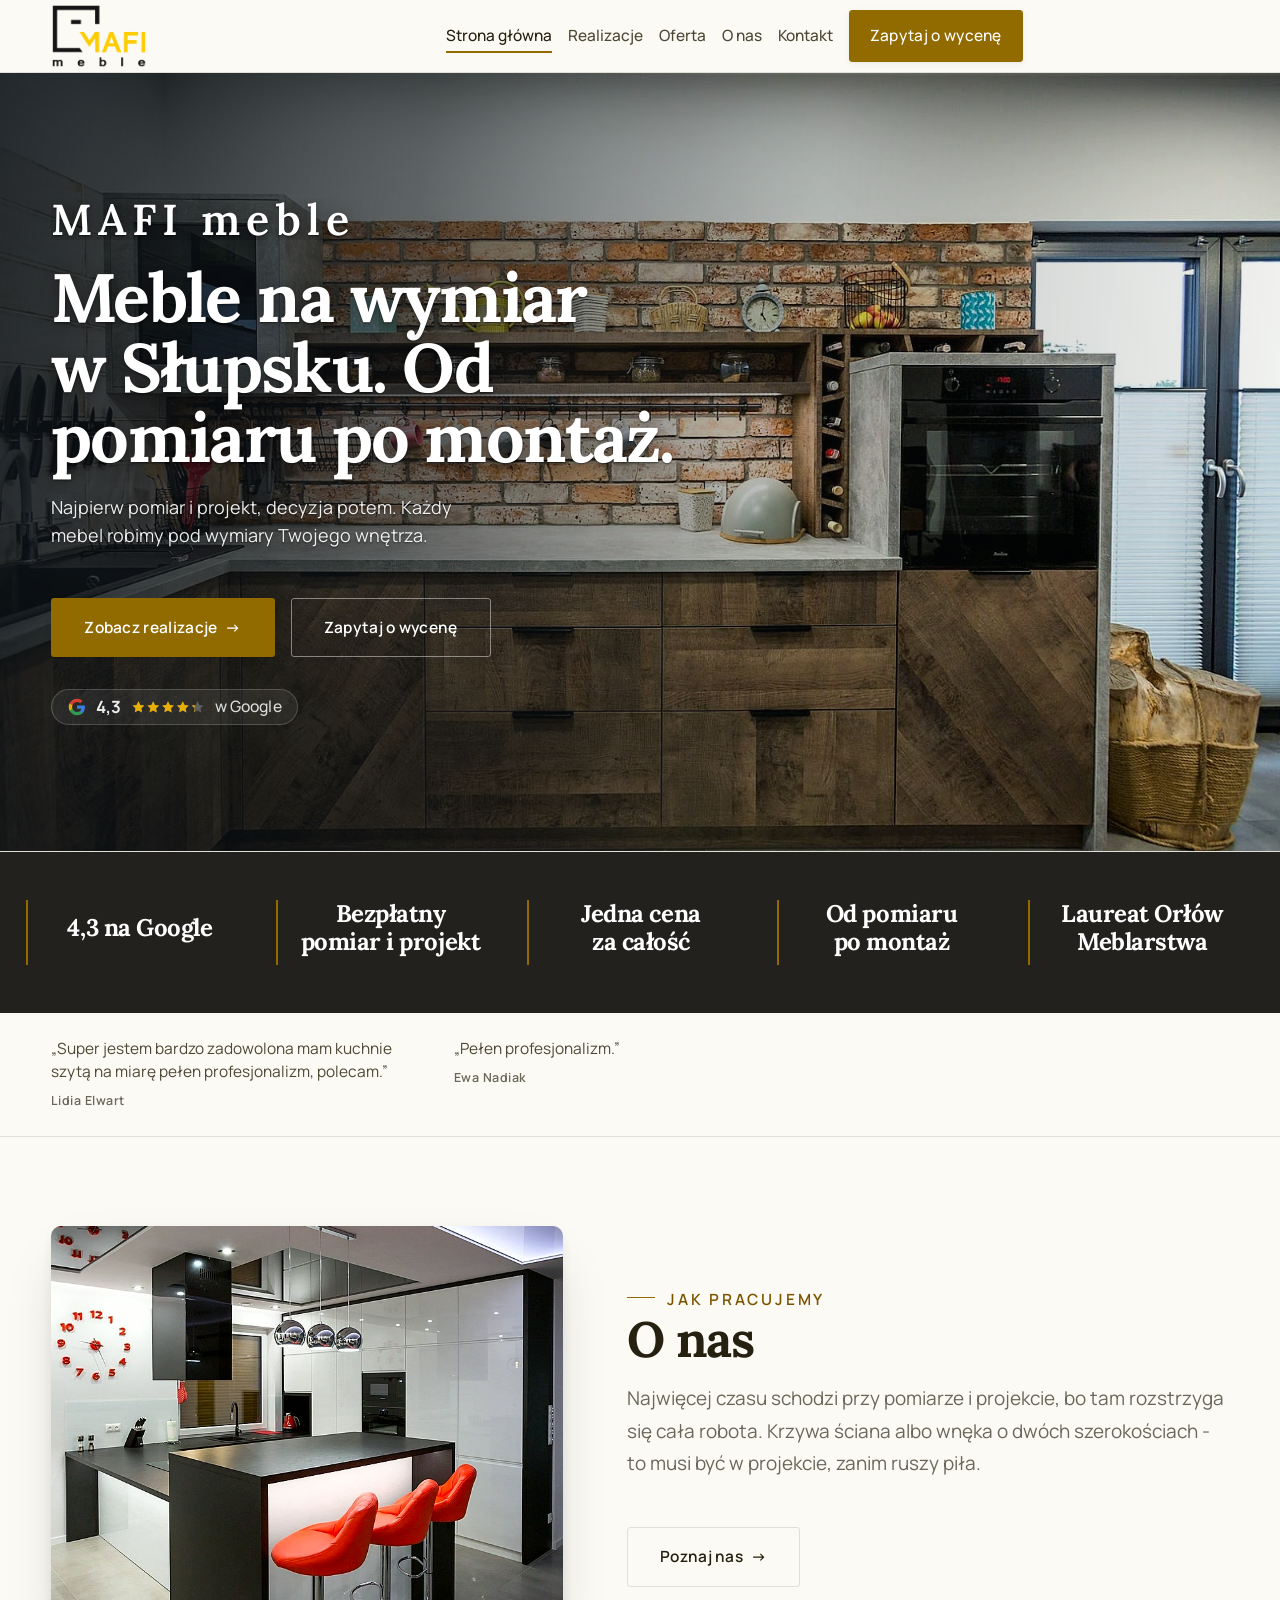
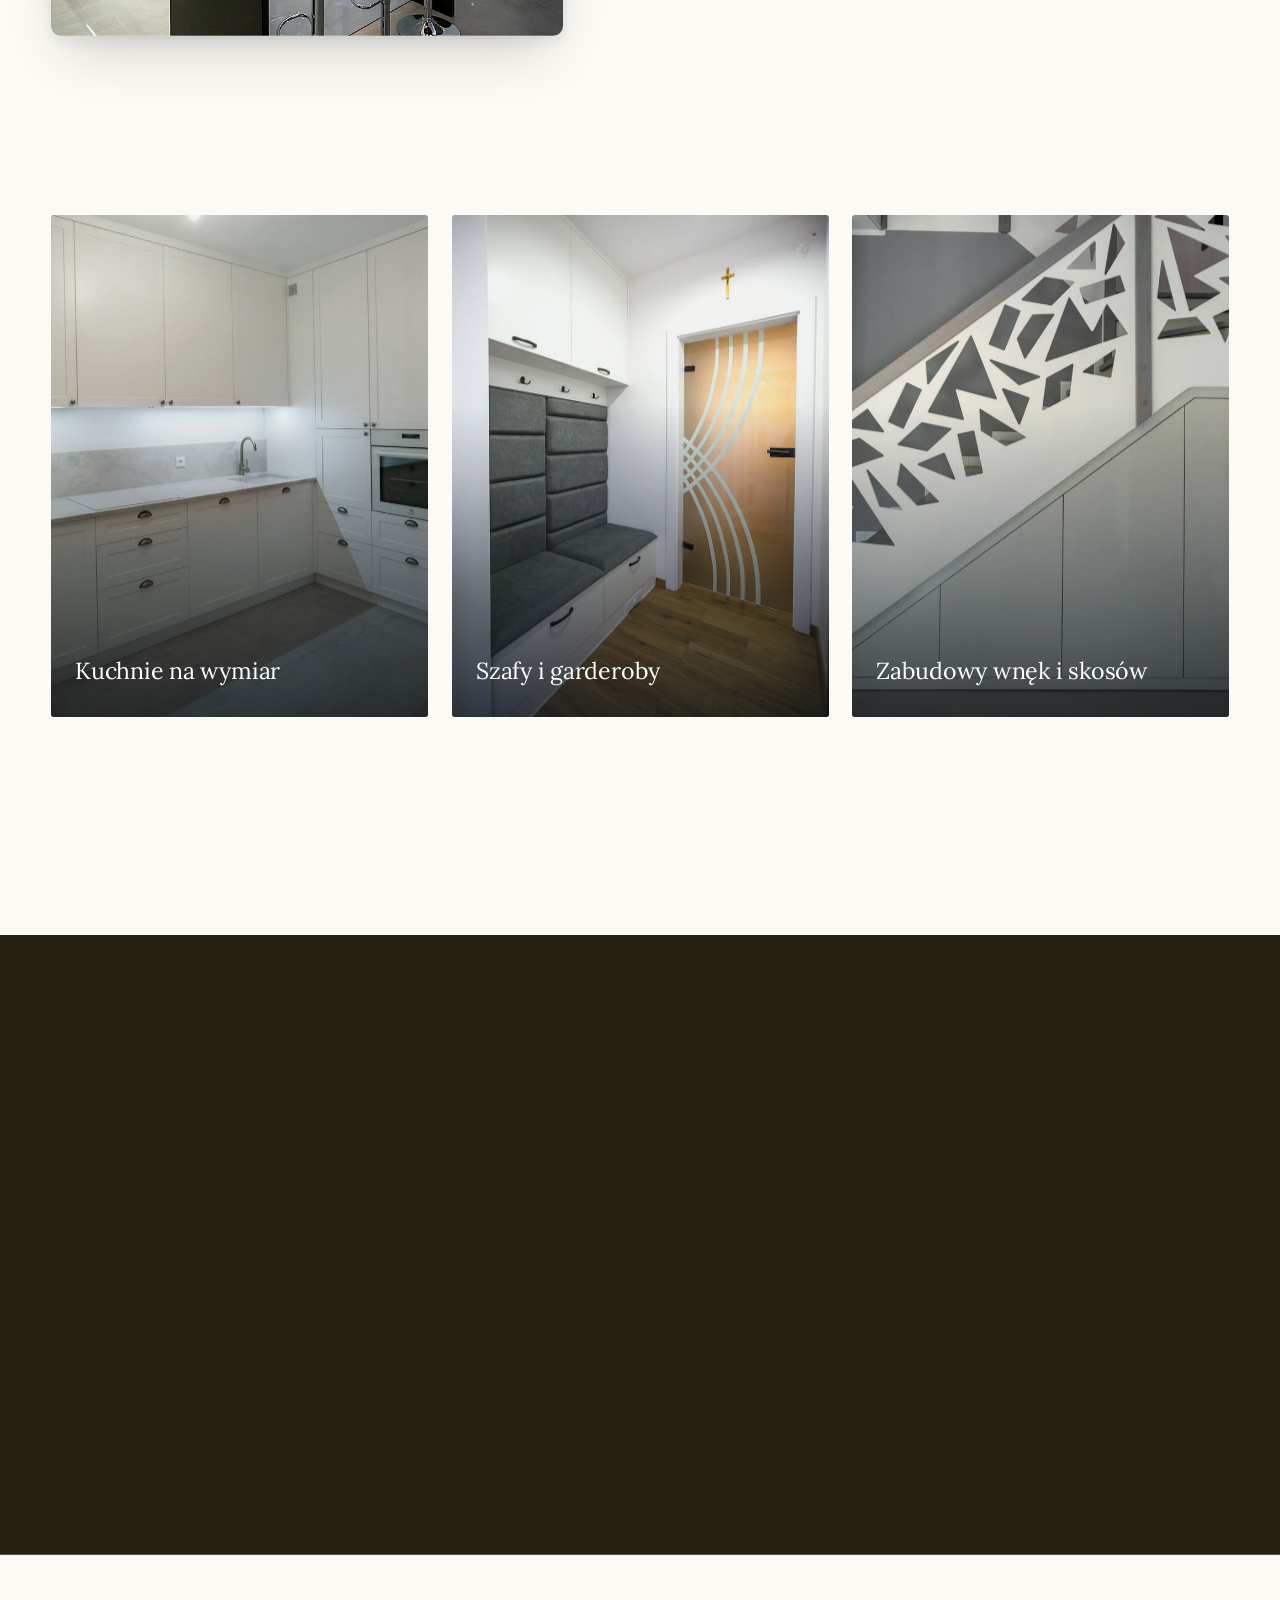
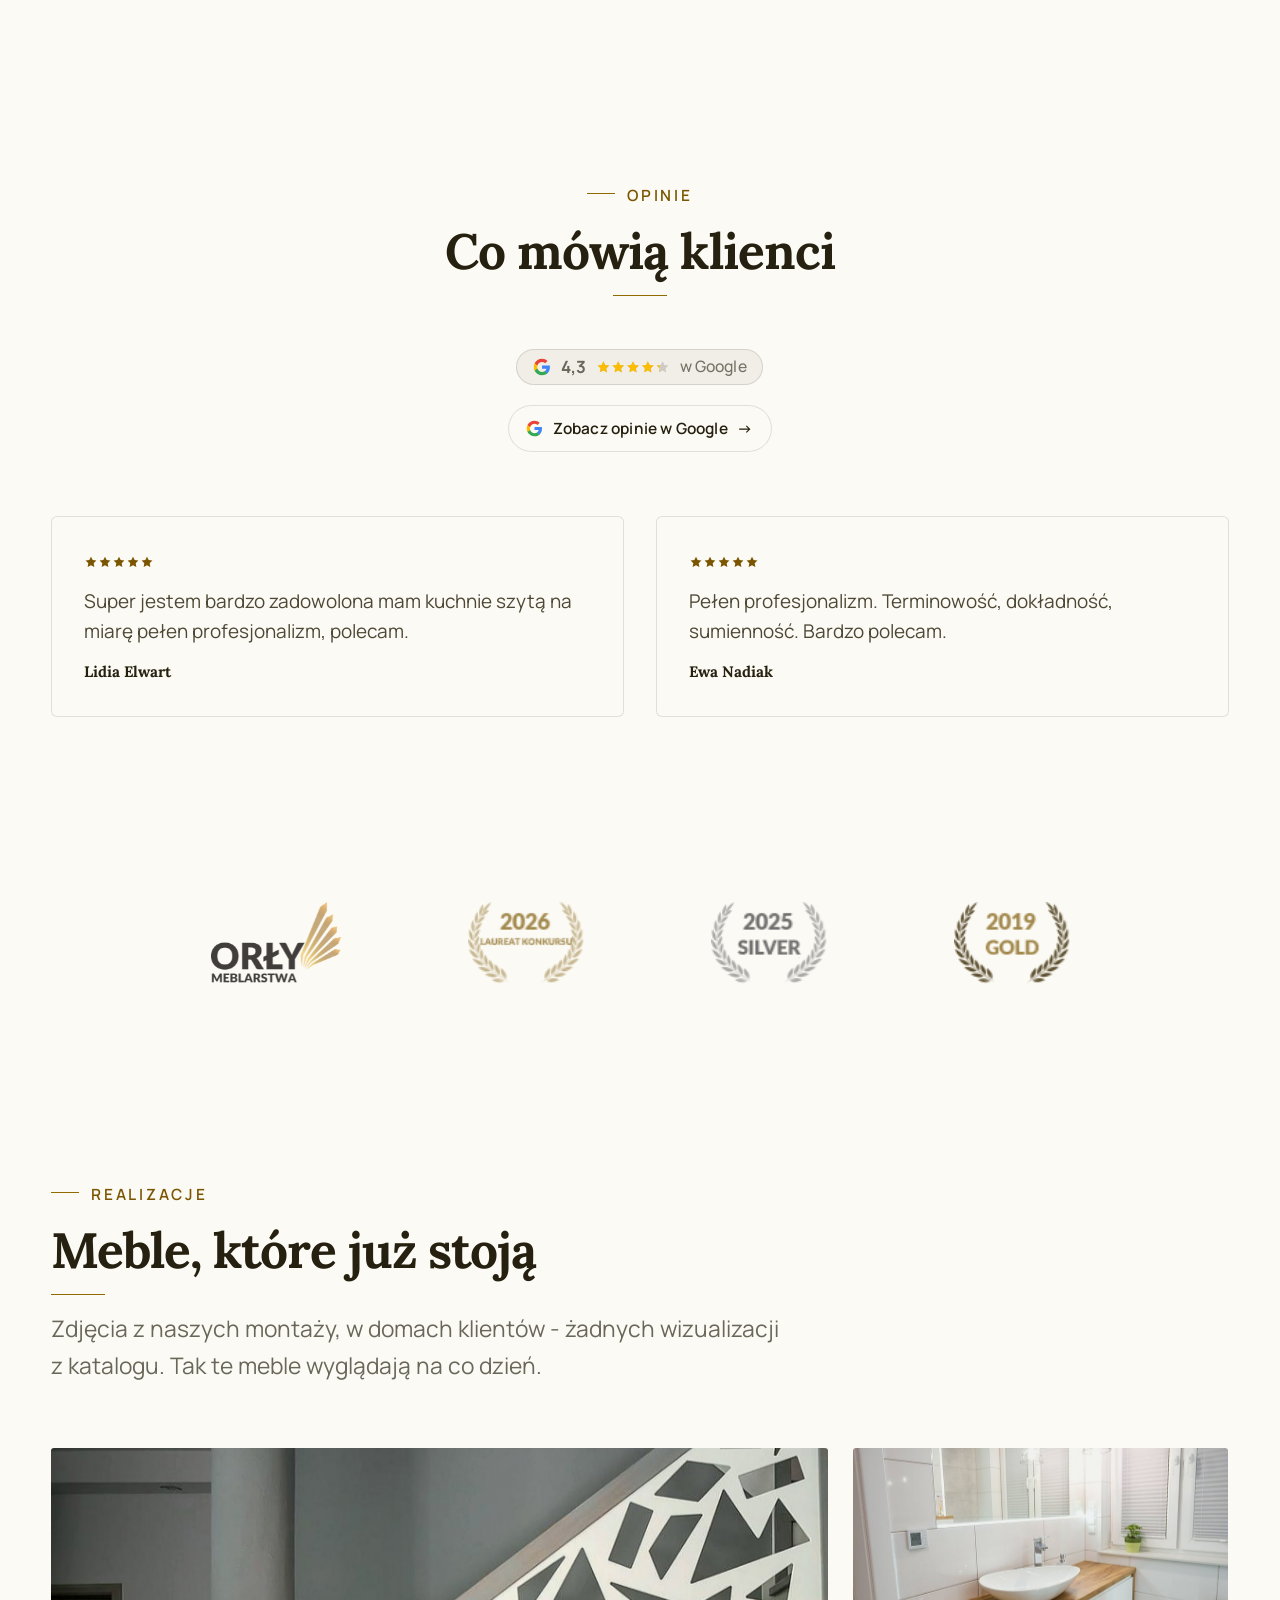
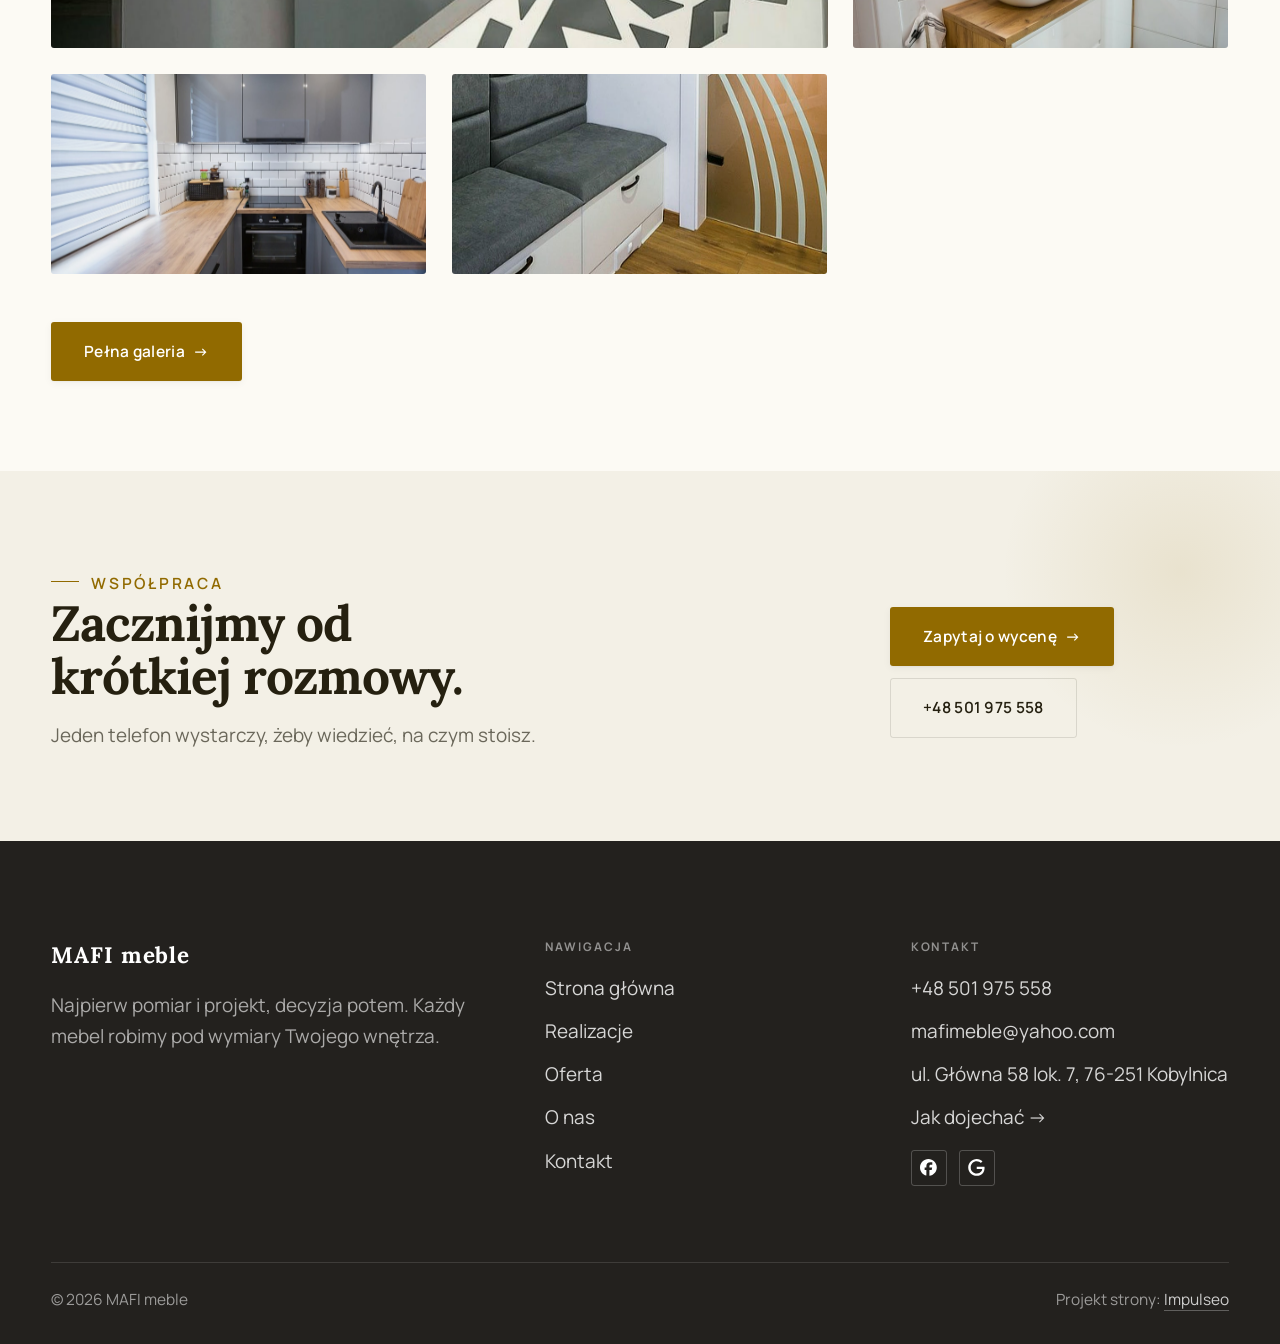
==== commit bfac6668: "[claude-edit][cmt:511c0a0b-d384-495c-a37a-8ffee9ed1856] Logo w pasku bez czarnego kwadratu (przyciet" ====
--- a/index.html
+++ b/index.html
@@ -21,13 +21,32 @@
 <link rel="preconnect" href="https://fonts.googleapis.com">
 <link rel="preconnect" href="https://fonts.gstatic.com" crossorigin>
 <link href="https://fonts.googleapis.com/css2?family=Lora:wght@500;600;700&family=Manrope:wght@400;500;600&display=swap" rel="stylesheet">
-<link rel="stylesheet" href="assets/styles.css?v=a4d86c31">
+<link rel="stylesheet" href="assets/styles.css?v=ae23a302">
+<link rel="preload" as="image" href="img/logo-ciemne.png" fetchpriority="high">
+<script>(function(){
+ /* Wejscie z logo (skill wejscie-na-strone): raz na wizyte, ?intro = zagraj znowu.
+    Skrypt BEZ defer - inaczej przez ulamek sekundy widac strone, a dopiero potem kurtyne. */
+ try{
+  var h=document.documentElement, a=location.search.indexOf('intro')>-1;
+  if(window.matchMedia('(prefers-reduced-motion: reduce)').matches) return;
+  if(!a && sessionStorage.getItem('mafi-wejscie')) return;
+  sessionStorage.setItem('mafi-wejscie','1');
+  h.classList.add('intro-on','bez-wejscia-tla');
+ }catch(e){}
+})();</script>
 </head>
 <body>
+<div class="wejscie" aria-hidden="true">
+  <div class="wejscie-plyta"></div>
+  <div class="wejscie-znak-box">
+    <span class="wejscie-znak"><img src="img/logo-ciemne.png" width="1698" height="1131" alt="" decoding="async"></span>
+    <i class="wejscie-miara"></i>
+  </div>
+</div>
 
 <header class="nav">
   <div class="wrap nav-inner">
-    <a class="brand brand-has-logo" href="index.html"><img class="brand-logo" src="img/logo.jpg" alt="MAFI meble" width="720" height="720" decoding="async"></a>
+    <a class="brand brand-has-logo" href="index.html"><img class="brand-logo" src="img/logo-ciemne.png" alt="MAFI meble" width="1698" height="1131" decoding="async"></a>
     <nav class="nav-links">
       <a href="index.html" class="active" aria-current="page">Strona główna</a>
       <a href="realizacje.html">Realizacje</a>
@@ -39,6 +58,64 @@
     <button class="nav-toggle" aria-label="Menu"><span></span><span></span><span></span></button>
   </div>
 </header>
+<script>(function(){
+ /* Pomiar TUZ za </header>, nie w main.js - main.js rusza ~300 ms pozniej (regula 6). */
+ var h=document.documentElement;
+ if(!h.classList.contains('intro-on')) return;
+ function sprzataj(){
+   h.classList.remove('intro-on','intro-gra','intro-out');
+   try{window.dispatchEvent(new Event('wejscie:koniec'));}catch(e){}
+ }
+ var obraz=document.querySelector('.nav .brand-logo'), znak=document.querySelector('.wejscie-znak img');
+ if(!obraz||!znak){sprzataj();return;}
+
+ /* SKALUJEMY W DOL, NIGDY W GORE (regula 8): na kurtynie logo ma prawdziwy rozmiar,
+    do paska wraca scale() < 1. Sufit = piksele pliku / gestosc ekranu. */
+ var PLIK_W=1698, PLIK_H=1131;
+ var r=obraz.getBoundingClientRect();
+ if(!r.width||!r.height){sprzataj();return;}
+ var sufit=PLIK_W/Math.min(window.devicePixelRatio||1,3);
+ var cel=(innerWidth<680)?Math.min(innerWidth*0.52,210):Math.min(innerWidth*0.2,270);
+ cel=Math.max(r.width, Math.min(cel, sufit));
+ h.style.setProperty('--i-w', Math.round(cel)+'px');
+ h.style.setProperty('--i-h', Math.round(cel*PLIK_H/PLIK_W)+'px');
+ h.style.setProperty('--i-zmniejsz', (r.width/cel).toFixed(4));
+ h.style.setProperty('--i-px', (r.left+r.width/2-innerWidth/2).toFixed(2)+'px');
+ h.style.setProperty('--i-py', (r.top+r.height/2-innerHeight/2).toFixed(2)+'px');
+
+ var ruszylo=false, zrobione=false;
+ function koniec(){
+   if(!ruszylo||zrobione) return; zrobione=true;
+   h.classList.add('intro-out');
+   /* naglowek hero rusza, gdy kurtyna jest prawie w gorze - bez pustej przerwy */
+   setTimeout(function(){ try{window.dispatchEvent(new Event('wejscie:koniec'));}catch(e){} }, 560);
+   setTimeout(sprzataj, 1000);
+ }
+ function graj(){
+   if(ruszylo) return; ruszylo=true;
+   /* DWIE klatki - inaczej przegladarka sklei start z koncem i przejscia nie widac */
+   requestAnimationFrame(function(){requestAnimationFrame(function(){ h.classList.add('intro-gra'); });});
+   /* MIN/SUFIT licza sie od startu animacji, nie od parsowania strony (regula 5a) */
+   var start=Date.now(), MIN=820, SUFIT=1150, zaladowane=false;
+   function heroGotowe(){ var im=document.querySelector('.hero-cine > img'); return !!(im&&im.complete&&im.naturalWidth>0); }
+   function moze(){ if(zrobione) return; if(Date.now()-start>=MIN && (heroGotowe()||zaladowane)) koniec(); else setTimeout(moze,70); }
+   window.addEventListener('load',function(){zaladowane=true;});
+   moze();
+   setTimeout(koniec, SUFIT);
+   setTimeout(sprzataj, 3200);                              /* twardy bezpiecznik */
+   ['click','wheel','touchstart','keydown'].forEach(function(z){
+     window.addEventListener(z, koniec, {once:true, passive:true});
+   });
+ }
+ /* KURTYNA NIE RUSZA, DOPOKI LOGO NIE JEST POBRANE I ZDEKODOWANE (regula 5a) -
+    inaczej takt wylaniania gra na pustym miejscu i logo "miga jak zbugowane". */
+ function odpusc(){ if(!ruszylo) sprzataj(); }
+ function zacznij(){ if(znak.decode) znak.decode().then(graj,graj); else graj(); }
+ if(znak.complete && znak.naturalWidth>0) zacznij();
+ else { znak.addEventListener('load', zacznij); znak.addEventListener('error', odpusc);
+        setTimeout(function(){ (znak.complete&&znak.naturalWidth>0) ? zacznij() : odpusc(); }, 1400); }
+ setTimeout(function(){ if(!ruszylo) sprzataj(); }, 4000);
+})();</script>
 
 <main>
 <section class="hero-cine">
@@ -189,6 +266,6 @@
 <div class="sticky-reserve"><a class="sr-book" href="kontakt.html">Zapytaj o wycenę</a><a class="sr-call" href="tel:+48501975558" aria-label="Zadzwoń"><svg class="ico-tel" width="16" height="16" viewBox="0 0 24 24" fill="none" aria-hidden="true"><path d="M6.6 10.8a15.5 15.5 0 0 0 6.6 6.6l2.2-2.2a1 1 0 0 1 1-.24 11.4 11.4 0 0 0 3.6.58 1 1 0 0 1 1 1V20a1 1 0 0 1-1 1A17 17 0 0 1 3 4a1 1 0 0 1 1-1h3.5a1 1 0 0 1 1 1c0 1.25.2 2.46.58 3.6a1 1 0 0 1-.25 1l-2.23 2.2Z" fill="currentColor"/></svg></a></div>
 <div class="demo-wazne" data-do="2026-10-05" data-cykl="3" hidden><svg class="dw-ico" width="13" height="13" viewBox="0 0 24 24" fill="none" aria-hidden="true"><circle cx="12" cy="12" r="8.6" stroke="currentColor" stroke-width="1.8"/><path d="M12 7.2V12l3.3 2" stroke="currentColor" stroke-width="1.8" stroke-linecap="round"/></svg><span class="dw-txt"></span></div>
 
-<script src="assets/main.js"></script>
+<script src="assets/main.js?v=d9a2d3b1"></script>
 </body>
 </html>
--- a/assets/styles.css
+++ b/assets/styles.css
@@ -1669,3 +1669,72 @@
 /* MAFI: jasne hero (biała ściana, białe fronty) - cień pod napisami dla czytelności */
 .hero-cine .hero-copy .brandmark,.hero-cine .hero-copy h1,.hero-cine .hero-copy .lead{text-shadow:0 1px 2px rgba(0,0,0,.55),0 2px 18px rgba(0,0,0,.45)}
 .hero-cine .hero-copy .brandmark span{text-shadow:0 1px 2px rgba(0,0,0,.6),0 2px 16px rgba(0,0,0,.5)}
+
+/* ══════════════════════════════════════════════════════════════════════════════
+   WEJŚCIE NA STRONĘ - kurtyna z logo  (skill `wejscie-na-strone`, Szymon 30.09.2026)
+   CO OPOWIADA: meble NA WYMIAR. Logo wychodzi z rozmycia, pod nim wysuwa się żółta
+   miarka stolarska (kolory marki: żółć + czerń), a potem jasna płyta podnosi się
+   jak front szafki i odsłania ciemny kadr kuchni z hero. Logo leci do paska.
+   🔴 Płyta JASNA, bo hero jest ciemne - ciemna na ciemnym nie odsłania niczego.
+   🔴 Płyta idzie W GÓRĘ z wolnym startem, a logo leci w górę szybciej: przez cały
+      przelot ciemne logo stoi na jasnej płycie, a ląduje na jasnym pasku - nigdy
+      nie jedzie po ciemnym zdjęciu (lekcja STOLMAR/Tchórzewski).
+   ⛔ ZERO drop-shadow na logu w KAŻDYM stanie (iOS rysuje z tego biały prostokąt).
+   Bezpieczniki: display:none bez skryptu · twardy limit 3,2 s · klik/kółko/dotyk/klawisz
+   przerywa · prefers-reduced-motion pomija całość · logo musi być pobrane przed startem. */
+.wejscie{display:none}
+.intro-on .wejscie{display:block;position:fixed;inset:0;z-index:200;pointer-events:none}
+.wejscie-plyta{position:absolute;inset:0;background:var(--paper);clip-path:inset(0 0 0 0)}
+.intro-on.intro-out .wejscie-plyta{clip-path:inset(0 0 100% 0);
+  transition:clip-path .66s cubic-bezier(.66,0,.24,1) .1s}
+
+.wejscie-znak-box{position:fixed;left:50%;top:50%;z-index:201;width:var(--i-w);height:var(--i-h);
+  transform:translate(-50%,-50%)}
+.intro-on.intro-out .wejscie-znak-box{
+  transform:translate(calc(-50% + var(--i-px)),calc(-50% + var(--i-py))) scale(var(--i-zmniejsz));
+  transition:transform .74s cubic-bezier(.16,.84,.44,1)}
+
+/* TAKT 1 - logo z rozmycia do ostrości, maską w prawo (nie fade+scale) */
+.wejscie-znak{position:absolute;inset:0;display:block;
+  clip-path:inset(0 100% 0 0);transform:scale(1.045);filter:blur(14px)}
+.intro-on.intro-gra .wejscie-znak{clip-path:inset(0 0 0 0);transform:scale(1);filter:blur(0);
+  transition:clip-path .56s cubic-bezier(.16,1,.3,1),filter .56s cubic-bezier(.16,1,.3,1),
+             transform .56s cubic-bezier(.16,1,.3,1)}
+.wejscie-znak img{position:absolute;inset:0;width:100%;height:100%;max-width:none;display:block}
+
+/* TAKT 2 - miarka stolarska: żółta taśma z czarną podziałką wysuwa się od lewej,
+   na czele metalowy haczyk. Rusza 0,16 s PO logu. */
+.wejscie-miara{position:absolute;left:0;right:0;top:calc(100% + clamp(12px,calc(var(--i-w) * .07),22px));
+  height:clamp(9px,calc(var(--i-w) * .045),13px);display:block;border-radius:1px;
+  background:
+    linear-gradient(90deg,#151515 0 1.5px,transparent 1.5px) 0 0/30px 72% repeat-x,
+    linear-gradient(90deg,#151515 0 1px,transparent 1px) 0 0/6px 38% repeat-x,
+    #FDCC03;
+  clip-path:inset(0 100% 0 0)}
+.wejscie-miara::after{content:"";position:absolute;left:0;top:-3px;bottom:-3px;width:4px;
+  border-radius:1px;background:#151515;transform:translateX(-100%)}
+.intro-on.intro-gra .wejscie-miara{clip-path:inset(0 -8px 0 0);
+  transition:clip-path .5s cubic-bezier(.5,0,.2,1) .16s}
+.intro-on.intro-gra .wejscie-miara::after{left:100%;transition:left .5s cubic-bezier(.5,0,.2,1) .16s}
+.intro-on.intro-out .wejscie-miara{opacity:0;transition:opacity .22s ease}
+
+/* logo w pasku czeka schowane (visibility - miejsce w pasku ma zostać zajęte) */
+.intro-on .nav .brand-logo{visibility:hidden}
+/* WebKit potrafi narysować rozmycie paska NAD lecącym logo - na czas wejścia bez rozmycia */
+.intro-on .nav{-webkit-backdrop-filter:none!important;backdrop-filter:none!important}
+/* fade zdjęcia hero grałby POD płytą i kończył się już na widoku - klasa trwała (reguła 5b) */
+.bez-wejscia-tla .hero-cine>img{animation:none}
+/* po kurtynie nazwa i nagłówek wchodzą ciaśniej: logo przed chwilą przeleciało do paska,
+   więc pełna kaskada (nagłówek po 1 s) zostawiała pusty kadr na ~3 s od wejścia */
+.bez-wejscia-tla.bm-on .hero-cine .brandmark{transform:scale(1.14)}
+.bez-wejscia-tla.bm-on .hero-cine .brandmark.bm-in{transform:scale(1);
+  transition:opacity .5s ease, transform .8s cubic-bezier(.16,.84,.44,1) .05s}
+.bez-wejscia-tla.bm-on .hero-cine .brandmark.bm-in ~ .eyebrow{transition-delay:.18s}
+.bez-wejscia-tla.bm-on .hero-cine .brandmark.bm-in ~ h1{transition-delay:.26s}
+.bez-wejscia-tla.bm-on .hero-cine .brandmark.bm-in ~ .lead{transition-delay:.38s}
+.bez-wejscia-tla.bm-on .hero-cine .brandmark.bm-in ~ .hero-actions{transition-delay:.5s}
+@media (prefers-reduced-motion:reduce){
+  .wejscie,.intro-on .wejscie{display:none}
+  .intro-on .nav .brand-logo{visibility:visible}
+}
+@media print{.wejscie{display:none!important}}
